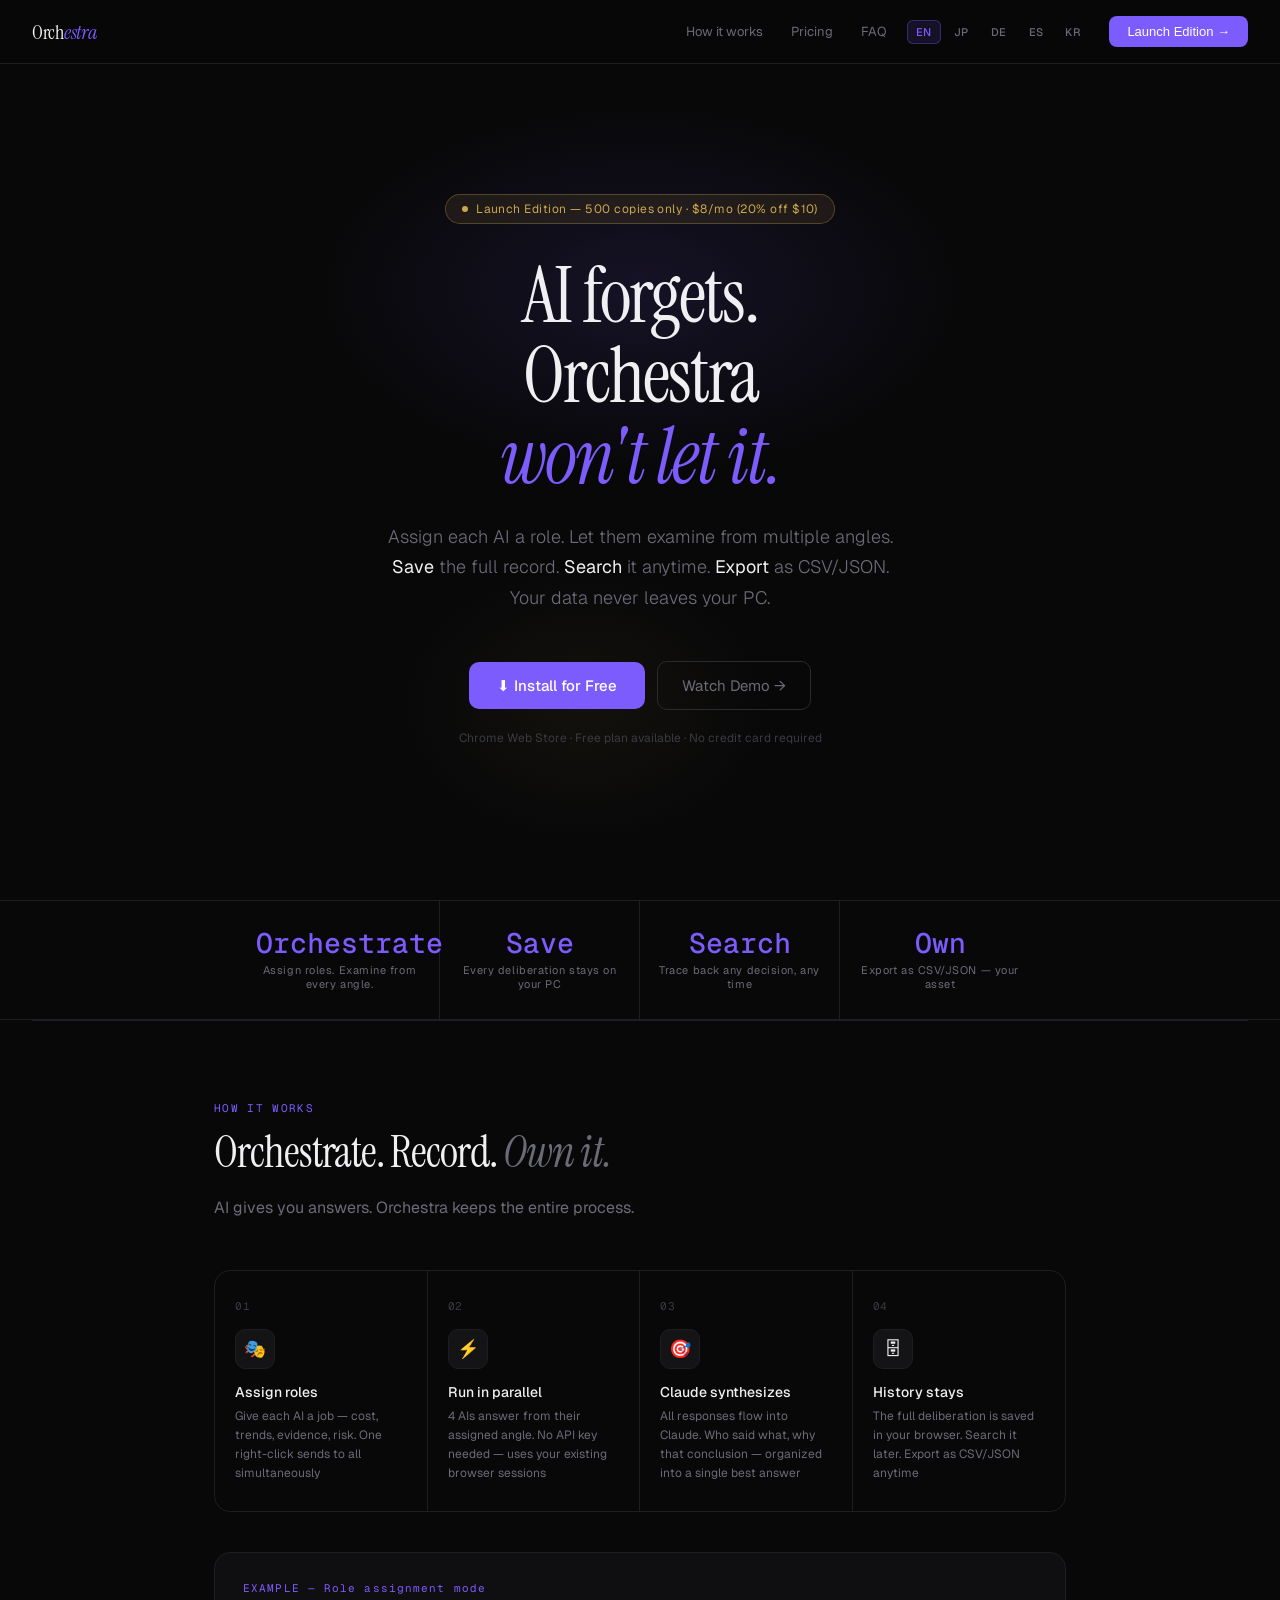
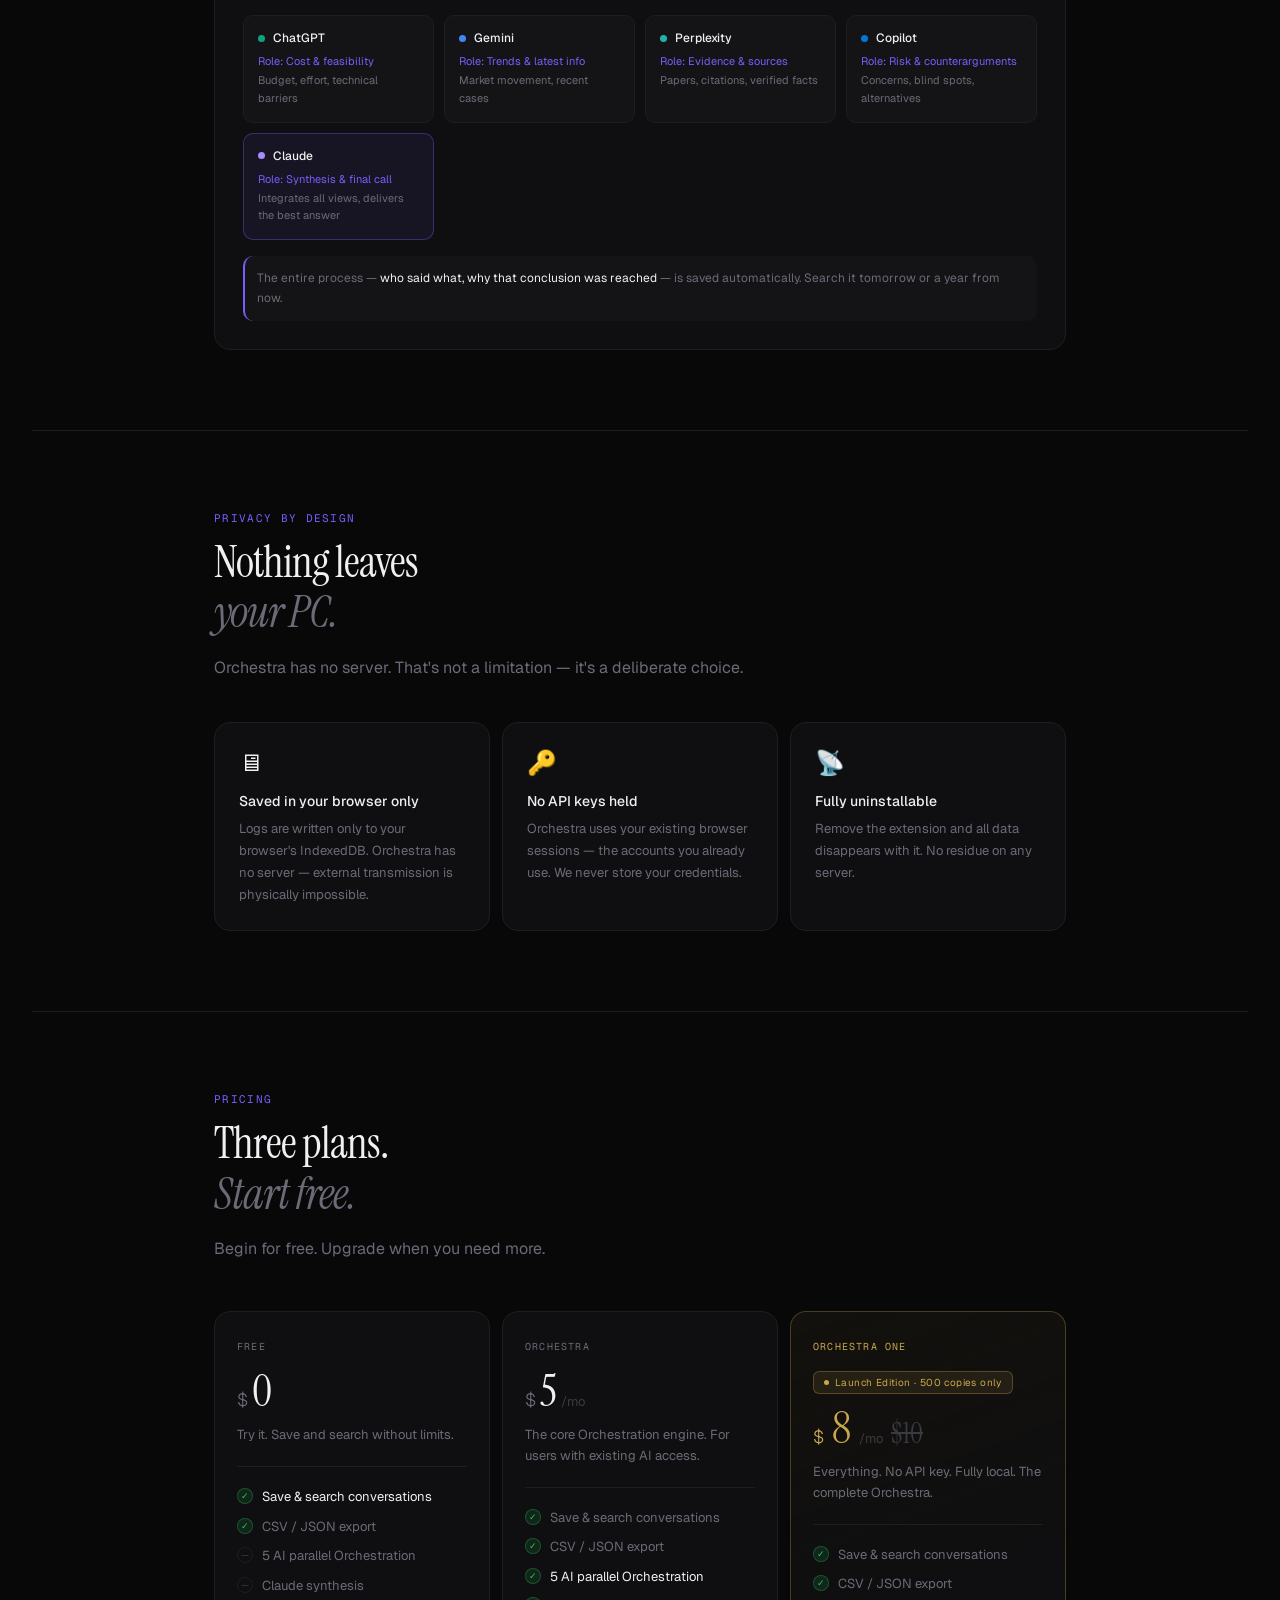
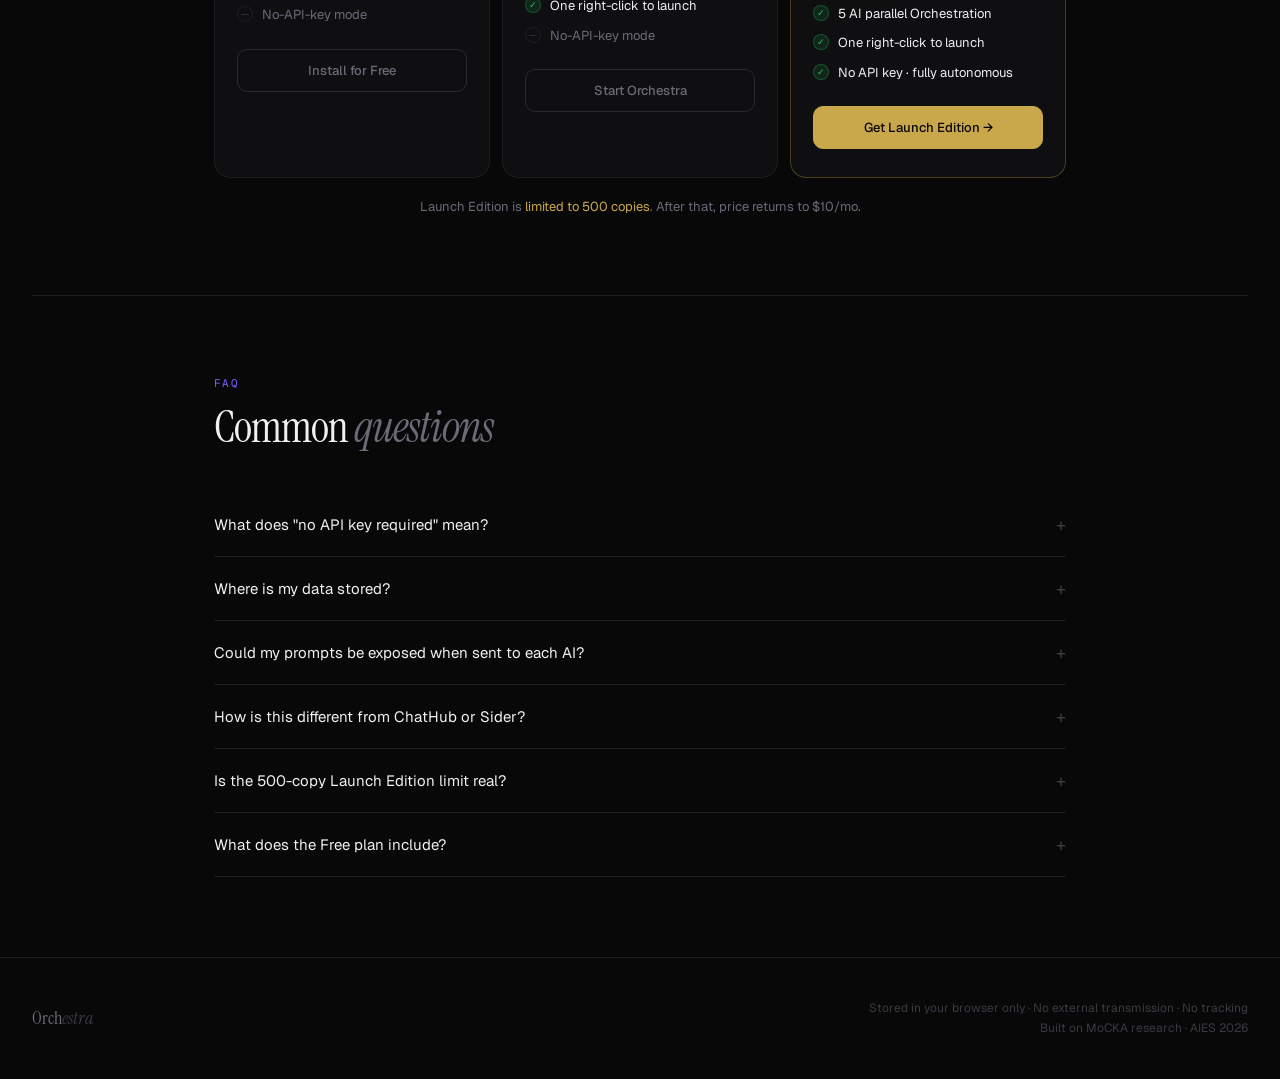
==== landing/index.html @ ce1d3a98 "feat: sirius-lab init — Orchestra LP with 5-language support" ====
<!DOCTYPE html>
<html lang="en">
<head>
<meta charset="UTF-8">
<meta name="viewport" content="width=device-width,initial-scale=1">
<title>Orchestra — AI forgets. Orchestra doesn't let it.</title>
<link rel="preconnect" href="https://fonts.googleapis.com">
<link href="https://fonts.googleapis.com/css2?family=Instrument+Serif:ital@0;1&family=Geist:wght@300;400;500&family=Geist+Mono:wght@400;500&display=swap" rel="stylesheet">
<style>
:root{
  --bg:#080809;--surface:#0f0f11;--surface2:#141416;
  --border:#1e1e22;--border2:#2a2a30;--text:#f0f0f2;
  --muted:#6b6b78;--hint:#3a3a42;--accent:#7c5cfc;
  --accent-soft:rgba(124,92,252,.12);--accent-border:rgba(124,92,252,.35);
  --gold:#c9a84c;--gold-soft:rgba(201,168,76,.1);--gold-border:rgba(201,168,76,.3);
  --green:#22c55e;--r:10px;--rl:16px;
}
*{box-sizing:border-box;margin:0;padding:0}
html{scroll-behavior:smooth}
body{font-family:'Geist',sans-serif;background:var(--bg);color:var(--text);min-height:100vh;overflow-x:hidden;-webkit-font-smoothing:antialiased;}

/* ── LANG SWITCHER ── */
.lang-switcher{display:flex;gap:4px;align-items:center}
.lang-btn{
  font-size:11px;font-weight:500;letter-spacing:.04em;
  background:transparent;color:var(--muted);
  border:1px solid transparent;border-radius:6px;
  padding:4px 8px;cursor:pointer;transition:all .15s;
  font-family:'Geist',sans-serif;
}
.lang-btn:hover{color:var(--text);border-color:var(--border)}
.lang-btn.active{color:var(--accent);border-color:var(--accent-border);background:var(--accent-soft)}

nav{position:fixed;top:0;left:0;right:0;z-index:100;display:flex;align-items:center;justify-content:space-between;padding:16px 32px;background:rgba(8,8,9,.85);backdrop-filter:blur(12px);border-bottom:1px solid var(--border);}
.nav-logo{font-family:'Instrument Serif',serif;font-size:20px;letter-spacing:-.3px;color:var(--text);}
.nav-logo em{font-style:italic;color:var(--accent)}
.nav-right{display:flex;align-items:center;gap:20px}
.nav-links{display:flex;gap:28px}
.nav-links a{font-size:13px;color:var(--muted);text-decoration:none;transition:color .15s}
.nav-links a:hover{color:var(--text)}
.nav-cta{font-size:13px;font-weight:500;background:var(--accent);color:#fff;border:none;border-radius:8px;padding:8px 18px;cursor:pointer;transition:opacity .15s;}
.nav-cta:hover{opacity:.85}

.hero{min-height:100vh;display:flex;flex-direction:column;align-items:center;justify-content:center;text-align:center;padding:120px 24px 80px;position:relative;overflow:hidden;}
.hero-glow{position:absolute;top:10%;left:50%;transform:translateX(-50%);width:700px;height:400px;background:radial-gradient(ellipse,rgba(124,92,252,.12) 0%,transparent 65%);pointer-events:none;}
.hero-glow2{position:absolute;bottom:5%;left:30%;width:400px;height:300px;background:radial-gradient(ellipse,rgba(201,168,76,.06) 0%,transparent 65%);pointer-events:none;}
.launch-pill{display:inline-flex;align-items:center;gap:8px;background:var(--gold-soft);border:1px solid var(--gold-border);border-radius:100px;padding:6px 16px;font-size:12px;color:var(--gold);letter-spacing:.04em;margin-bottom:32px;animation:fadeUp .6s ease both;}
.launch-dot{width:6px;height:6px;border-radius:50%;background:var(--gold);animation:pulse 2s infinite;}
@keyframes pulse{0%,100%{opacity:1}50%{opacity:.3}}
@keyframes fadeUp{from{opacity:0;transform:translateY(16px)}to{opacity:1;transform:none}}
h1{font-family:'Instrument Serif',serif;font-size:clamp(48px,6vw,80px);font-weight:400;line-height:1.05;letter-spacing:-2px;color:var(--text);margin-bottom:24px;animation:fadeUp .6s .1s ease both;}
h1 em{font-style:italic;color:var(--accent)}
.hero-sub{font-size:18px;font-weight:300;color:var(--muted);line-height:1.7;max-width:540px;margin:0 auto 48px;animation:fadeUp .6s .2s ease both;}
.hero-sub strong{color:var(--text);font-weight:400}
.cta-row{display:flex;align-items:center;gap:12px;flex-wrap:wrap;justify-content:center;margin-bottom:20px;animation:fadeUp .6s .3s ease both;}
.btn-main{display:inline-flex;align-items:center;gap:8px;background:var(--accent);color:#fff;border:none;border-radius:var(--r);padding:14px 28px;font-family:'Geist',sans-serif;font-size:15px;font-weight:500;cursor:pointer;transition:all .2s;}
.btn-main:hover{background:#6b4ee0;transform:translateY(-1px)}
.btn-sub{display:inline-flex;align-items:center;gap:8px;background:transparent;color:var(--muted);border:1px solid var(--border2);border-radius:var(--r);padding:14px 24px;font-family:'Geist',sans-serif;font-size:15px;cursor:pointer;transition:all .2s;}
.btn-sub:hover{color:var(--text)}
.hero-hint{font-size:12px;color:var(--hint);animation:fadeUp .6s .4s ease both;}

.stats{display:flex;justify-content:center;gap:0;border-top:1px solid var(--border);border-bottom:1px solid var(--border);margin:0;}
.stat-item{flex:1;max-width:200px;text-align:center;padding:28px 16px;border-right:1px solid var(--border);}
.stat-item:last-child{border-right:none}
.stat-num{font-family:'Geist Mono',monospace;font-size:28px;font-weight:500;color:var(--text);line-height:1;margin-bottom:6px;}
.stat-num .accent{color:var(--accent)}
.stat-label{font-size:11px;color:var(--muted);letter-spacing:.05em}

section{padding:80px 24px;max-width:900px;margin:0 auto}
.section-tag{font-family:'Geist Mono',monospace;font-size:11px;letter-spacing:.12em;color:var(--accent);text-transform:uppercase;margin-bottom:12px;}
.section-h{font-family:'Instrument Serif',serif;font-size:clamp(28px,3.5vw,44px);font-weight:400;letter-spacing:-1px;color:var(--text);line-height:1.15;margin-bottom:16px;}
.section-h em{font-style:italic;color:var(--muted)}
.section-p{font-size:16px;color:var(--muted);line-height:1.75;max-width:560px;}
hr.divider{border:none;border-top:1px solid var(--border);margin:0 32px;}

.flow-grid{display:grid;grid-template-columns:repeat(4,1fr);gap:0;margin-top:48px;border:1px solid var(--border);border-radius:var(--rl);overflow:hidden;}
.flow-cell{padding:28px 20px;border-right:1px solid var(--border);}
.flow-cell:last-child{border-right:none}
.flow-num{font-family:'Geist Mono',monospace;font-size:11px;color:var(--hint);letter-spacing:.08em;margin-bottom:16px;}
.flow-icon2{width:40px;height:40px;border-radius:10px;background:var(--surface2);border:1px solid var(--border);display:flex;align-items:center;justify-content:center;font-size:18px;margin-bottom:14px;}
.flow-title{font-size:14px;font-weight:500;color:var(--text);margin-bottom:6px}
.flow-desc{font-size:12px;color:var(--muted);line-height:1.6}
.hl{color:var(--text)}

.diff-grid{display:grid;grid-template-columns:1fr 1fr;gap:12px;margin-top:40px;}
.diff-card{background:var(--surface);border:1px solid var(--border);border-radius:var(--rl);padding:24px;}
.diff-card.them{opacity:.7}
.diff-card.us{border-color:var(--accent-border);background:var(--accent-soft)}
.diff-tag{font-size:10px;letter-spacing:.1em;color:var(--muted);text-transform:uppercase;margin-bottom:16px;font-family:'Geist Mono',monospace;}
.diff-tag.us-tag{color:var(--accent)}
.diff-item{display:flex;align-items:flex-start;gap:10px;margin-bottom:12px;font-size:13px;}
.diff-item:last-child{margin-bottom:0}
.diff-icon{font-size:14px;margin-top:1px;flex-shrink:0}
.diff-text{color:var(--muted);line-height:1.5}
.diff-text strong{color:var(--text);font-weight:500}

.plans-grid{display:grid;grid-template-columns:repeat(3,1fr);gap:12px;margin-top:48px;}
.plan-card{background:var(--surface);border:1px solid var(--border);border-radius:var(--rl);padding:28px 22px;position:relative;transition:border-color .2s;}
.plan-card:hover{border-color:var(--border2)}
.plan-card.featured{border-color:var(--gold-border);background:linear-gradient(160deg,rgba(201,168,76,.06) 0%,var(--surface) 60%);}
.plan-label{font-family:'Geist Mono',monospace;font-size:10px;letter-spacing:.12em;color:var(--muted);text-transform:uppercase;margin-bottom:16px;}
.plan-label.gold{color:var(--gold)}
.launch-badge{display:inline-flex;align-items:center;gap:6px;background:var(--gold-soft);border:1px solid var(--gold-border);border-radius:6px;padding:4px 10px;font-size:10px;color:var(--gold);letter-spacing:.04em;margin-bottom:12px;}
.plan-price-row{display:flex;align-items:baseline;gap:4px;margin-bottom:4px}
.plan-price-main{font-family:'Instrument Serif',serif;font-size:44px;font-weight:400;color:var(--text);line-height:1;}
.plan-price-main.strike{text-decoration:line-through;color:var(--hint);font-size:28px;}
.plan-price-curr{font-size:18px;color:var(--muted);font-family:'Geist',sans-serif;font-weight:300;}
.plan-price-period{font-size:13px;color:var(--hint)}
.plan-desc2{font-size:13px;color:var(--muted);margin:12px 0 20px;line-height:1.6}
.plan-sep{height:1px;background:var(--border);margin-bottom:20px}
.feat-list{display:flex;flex-direction:column;gap:10px}
.feat-item{display:flex;align-items:flex-start;gap:9px;font-size:13px;}
.feat-check{width:16px;height:16px;border-radius:50%;flex-shrink:0;margin-top:1px;display:flex;align-items:center;justify-content:center;background:rgba(34,197,94,.12);border:1px solid rgba(34,197,94,.3);font-size:9px;color:var(--green);}
.feat-x{width:16px;height:16px;border-radius:50%;flex-shrink:0;margin-top:1px;display:flex;align-items:center;justify-content:center;background:transparent;border:1px solid var(--border);font-size:9px;color:var(--hint);}
.feat-text{color:var(--muted);line-height:1.5}
.feat-text.strong{color:var(--text)}
.limited-note{text-align:center;margin-top:20px;font-size:13px;color:var(--muted);}
.limited-note span{color:var(--gold)}
.plan-cta{display:block;width:100%;margin-top:24px;padding:12px;background:transparent;border:1px solid var(--border2);border-radius:var(--r);color:var(--muted);font-size:13px;font-weight:500;font-family:'Geist',sans-serif;cursor:pointer;transition:all .15s;text-align:center;}
.plan-cta:hover{color:var(--text)}
.plan-cta.gold-cta{background:var(--gold);color:#0a0800;border-color:var(--gold);}
.plan-cta.gold-cta:hover{background:#b8963e}

.faq-list{margin-top:40px;display:flex;flex-direction:column;gap:0}
.faq-item{border-bottom:1px solid var(--border);padding:20px 0;}
.faq-q{font-size:15px;color:var(--text);font-weight:400;cursor:pointer;display:flex;justify-content:space-between;align-items:center;gap:16px;}
.faq-q:hover{color:var(--muted)}
.faq-toggle{font-size:18px;color:var(--hint);flex-shrink:0;transition:transform .2s}
.faq-a{font-size:14px;color:var(--muted);line-height:1.75;padding-top:12px;display:none;}
.faq-item.open .faq-a{display:block}
.faq-item.open .faq-toggle{transform:rotate(45deg)}

footer{border-top:1px solid var(--border);padding:40px 32px;display:flex;align-items:center;justify-content:space-between;flex-wrap:wrap;gap:16px;}
.foot-logo{font-family:'Instrument Serif',serif;font-size:18px;color:var(--muted);}
.foot-logo em{font-style:italic;color:var(--hint)}
.foot-note{font-size:12px;color:var(--hint);line-height:1.7;text-align:right}

@media(max-width:700px){
  nav{padding:14px 20px}
  .nav-links{display:none}
  .flow-grid{grid-template-columns:1fr 1fr}
  .flow-cell{border-bottom:1px solid var(--border)}
  .diff-grid{grid-template-columns:1fr}
  .plans-grid{grid-template-columns:1fr}
  .stats{flex-wrap:wrap}
  .stat-item{border-right:none;border-bottom:1px solid var(--border);max-width:none}
  footer{flex-direction:column;align-items:flex-start}
  .foot-note{text-align:left}
}
@media(max-width:500px){.flow-grid{grid-template-columns:1fr}}
</style>
</head>
<body>

<nav>
  <div class="nav-logo">Orch<em>estra</em></div>
  <div class="nav-right">
    <div class="nav-links">
      <a href="#how" data-i18n="nav.how">How it works</a>
      <a href="#pricing" data-i18n="nav.pricing">Pricing</a>
      <a href="#faq" data-i18n="nav.faq">FAQ</a>
    </div>
    <div class="lang-switcher">
      <button class="lang-btn active" onclick="setLang('en')">EN</button>
      <button class="lang-btn" onclick="setLang('ja')">JP</button>
      <button class="lang-btn" onclick="setLang('de')">DE</button>
      <button class="lang-btn" onclick="setLang('es')">ES</button>
      <button class="lang-btn" onclick="setLang('ko')">KR</button>
    </div>
    <button class="nav-cta" onclick="document.getElementById('pricing').scrollIntoView({behavior:'smooth'})" data-i18n="nav.cta">Launch Edition →</button>
  </div>
</nav>

<div class="hero">
  <div class="hero-glow"></div>
  <div class="hero-glow2"></div>
  <div class="launch-pill">
    <span class="launch-dot"></span>
    <span data-i18n="hero.pill">Launch Edition — 500 copies only · $8/mo (20% off $10)</span>
  </div>
  <h1>
    <span data-i18n="hero.h1_line1">AI forgets.</span><br>
    Orchestra<br>
    <em data-i18n="hero.h1_line3">won't let it.</em>
  </h1>
  <p class="hero-sub">
    <span data-i18n="hero.sub">Assign each AI a role. Let them examine from multiple angles.</span><br>
    <strong data-i18n="hero.sub_strong1">Save</strong> <span data-i18n="hero.sub_mid">the full record.</span>
    <strong data-i18n="hero.sub_strong2">Search</strong> <span data-i18n="hero.sub_mid2">it anytime.</span>
    <strong data-i18n="hero.sub_strong3">Export</strong> <span data-i18n="hero.sub_end">as CSV/JSON.</span><br>
    <span data-i18n="hero.sub_privacy">Your data never leaves your PC.</span>
  </p>
  <div class="cta-row">
    <button class="btn-main" data-i18n="hero.btn_install">⬇ Install for Free</button>
    <button class="btn-sub" data-i18n="hero.btn_demo">Watch Demo →</button>
  </div>
  <p class="hero-hint" data-i18n="hero.hint">Chrome Web Store · Free plan available · No credit card required</p>
</div>

<div class="stats">
  <div class="stat-item">
    <div class="stat-num"><span class="accent">Orchestrate</span></div>
    <div class="stat-label" data-i18n="stats.s1_label">Assign roles. Examine from every angle.</div>
  </div>
  <div class="stat-item">
    <div class="stat-num"><span class="accent">Save</span></div>
    <div class="stat-label" data-i18n="stats.s2_label">Every deliberation stays on your PC</div>
  </div>
  <div class="stat-item">
    <div class="stat-num"><span class="accent">Search</span></div>
    <div class="stat-label" data-i18n="stats.s3_label">Trace back any decision, any time</div>
  </div>
  <div class="stat-item">
    <div class="stat-num"><span class="accent">Own</span></div>
    <div class="stat-label" data-i18n="stats.s4_label">Export as CSV/JSON — your asset</div>
  </div>
</div>

<hr class="divider">

<section id="how">
  <div class="section-tag" data-i18n="how.tag">How it works</div>
  <h2 class="section-h"><span data-i18n="how.h2_main">Orchestrate. Record.</span> <em data-i18n="how.h2_em">Own it.</em></h2>
  <p class="section-p" data-i18n="how.desc">AI gives you answers. Orchestra keeps the entire process.</p>
  <div class="flow-grid">
    <div class="flow-cell">
      <div class="flow-num">01</div>
      <div class="flow-icon2">🎭</div>
      <div class="flow-title" data-i18n="how.step1_title">Assign roles</div>
      <div class="flow-desc" data-i18n="how.step1_desc">Give each AI a job — cost, trends, evidence, risk. One right-click sends to all simultaneously</div>
    </div>
    <div class="flow-cell">
      <div class="flow-num">02</div>
      <div class="flow-icon2">⚡</div>
      <div class="flow-title" data-i18n="how.step2_title">Run in parallel</div>
      <div class="flow-desc" data-i18n="how.step2_desc">4 AIs answer from their assigned angle. No API key needed — uses your existing browser sessions</div>
    </div>
    <div class="flow-cell">
      <div class="flow-num">03</div>
      <div class="flow-icon2">🎯</div>
      <div class="flow-title" data-i18n="how.step3_title">Claude synthesizes</div>
      <div class="flow-desc" data-i18n="how.step3_desc">All responses flow into Claude. Who said what, why that conclusion — organized into a single best answer</div>
    </div>
    <div class="flow-cell">
      <div class="flow-num">04</div>
      <div class="flow-icon2">🗄</div>
      <div class="flow-title" data-i18n="how.step4_title">History stays</div>
      <div class="flow-desc" data-i18n="how.step4_desc">The full deliberation is saved in your browser. Search it later. Export as CSV/JSON anytime</div>
    </div>
  </div>
  <div style="margin-top:40px;background:var(--surface);border:1px solid var(--border);border-radius:var(--rl);padding:28px">
    <div style="font-family:'Geist Mono',monospace;font-size:11px;color:var(--accent);letter-spacing:.1em;margin-bottom:20px" data-i18n="how.example_label">EXAMPLE — Role assignment mode</div>
    <div style="display:grid;grid-template-columns:repeat(auto-fit,minmax(160px,1fr));gap:10px">
      <div style="background:var(--surface2);border:1px solid var(--border);border-radius:var(--r);padding:14px">
        <div style="display:flex;align-items:center;gap:8px;margin-bottom:8px"><div style="width:7px;height:7px;border-radius:50%;background:#10a37f;flex-shrink:0"></div><span style="font-size:12px;font-weight:500;color:var(--text)">ChatGPT</span></div>
        <div style="font-size:11px;color:var(--accent);margin-bottom:4px" data-i18n="how.role_chatgpt">Role: Cost & feasibility</div>
        <div style="font-size:11px;color:var(--muted);line-height:1.6" data-i18n="how.role_chatgpt_desc">Budget, effort, technical barriers</div>
      </div>
      <div style="background:var(--surface2);border:1px solid var(--border);border-radius:var(--r);padding:14px">
        <div style="display:flex;align-items:center;gap:8px;margin-bottom:8px"><div style="width:7px;height:7px;border-radius:50%;background:#4285f4;flex-shrink:0"></div><span style="font-size:12px;font-weight:500;color:var(--text)">Gemini</span></div>
        <div style="font-size:11px;color:var(--accent);margin-bottom:4px" data-i18n="how.role_gemini">Role: Trends & latest info</div>
        <div style="font-size:11px;color:var(--muted);line-height:1.6" data-i18n="how.role_gemini_desc">Market movement, recent cases</div>
      </div>
      <div style="background:var(--surface2);border:1px solid var(--border);border-radius:var(--r);padding:14px">
        <div style="display:flex;align-items:center;gap:8px;margin-bottom:8px"><div style="width:7px;height:7px;border-radius:50%;background:#20b2aa;flex-shrink:0"></div><span style="font-size:12px;font-weight:500;color:var(--text)">Perplexity</span></div>
        <div style="font-size:11px;color:var(--accent);margin-bottom:4px" data-i18n="how.role_perplexity">Role: Evidence & sources</div>
        <div style="font-size:11px;color:var(--muted);line-height:1.6" data-i18n="how.role_perplexity_desc">Papers, citations, verified facts</div>
      </div>
      <div style="background:var(--surface2);border:1px solid var(--border);border-radius:var(--r);padding:14px">
        <div style="display:flex;align-items:center;gap:8px;margin-bottom:8px"><div style="width:7px;height:7px;border-radius:50%;background:#0078d4;flex-shrink:0"></div><span style="font-size:12px;font-weight:500;color:var(--text)">Copilot</span></div>
        <div style="font-size:11px;color:var(--accent);margin-bottom:4px" data-i18n="how.role_copilot">Role: Risk & counterarguments</div>
        <div style="font-size:11px;color:var(--muted);line-height:1.6" data-i18n="how.role_copilot_desc">Concerns, blind spots, alternatives</div>
      </div>
      <div style="background:rgba(124,92,252,.08);border:1px solid var(--accent-border);border-radius:var(--r);padding:14px">
        <div style="display:flex;align-items:center;gap:8px;margin-bottom:8px"><div style="width:7px;height:7px;border-radius:50%;background:#a78bfa;flex-shrink:0"></div><span style="font-size:12px;font-weight:500;color:var(--text)">Claude</span></div>
        <div style="font-size:11px;color:var(--accent);margin-bottom:4px" data-i18n="how.role_claude">Role: Synthesis & final call</div>
        <div style="font-size:11px;color:var(--muted);line-height:1.6" data-i18n="how.role_claude_desc">Integrates all views, delivers the best answer</div>
      </div>
    </div>
    <div style="margin-top:16px;padding:12px;background:var(--surface2);border-radius:var(--r);border-left:2px solid var(--accent)">
      <div style="font-size:12px;color:var(--muted);line-height:1.7" data-i18n-html="how.process_note">The entire process — <span class="hl">who said what, why that conclusion was reached</span> — is saved automatically. Search it tomorrow or a year from now.</div>
    </div>
  </div>
</section>

<hr class="divider">

<section>
  <div class="section-tag" data-i18n="privacy.tag">Privacy by Design</div>
  <h2 class="section-h"><span data-i18n="privacy.h2_main">Nothing leaves</span><br><em data-i18n="privacy.h2_em">your PC.</em></h2>
  <p class="section-p" data-i18n="privacy.desc">Orchestra has no server. That's not a limitation — it's a deliberate choice.</p>
  <div style="display:grid;grid-template-columns:repeat(auto-fit,minmax(200px,1fr));gap:12px;margin-top:40px">
    <div style="background:var(--surface);border:1px solid var(--border);border-radius:var(--rl);padding:24px">
      <div style="font-size:24px;margin-bottom:14px">🖥</div>
      <div style="font-size:14px;font-weight:500;color:var(--text);margin-bottom:8px" data-i18n="privacy.p1_title">Saved in your browser only</div>
      <div style="font-size:13px;color:var(--muted);line-height:1.7" data-i18n="privacy.p1_desc">Logs are written only to your browser's IndexedDB. Orchestra has no server — external transmission is physically impossible.</div>
    </div>
    <div style="background:var(--surface);border:1px solid var(--border);border-radius:var(--rl);padding:24px">
      <div style="font-size:24px;margin-bottom:14px">🔑</div>
      <div style="font-size:14px;font-weight:500;color:var(--text);margin-bottom:8px" data-i18n="privacy.p2_title">No API keys held</div>
      <div style="font-size:13px;color:var(--muted);line-height:1.7" data-i18n="privacy.p2_desc">Orchestra uses your existing browser sessions — the accounts you already use. We never store your credentials.</div>
    </div>
    <div style="background:var(--surface);border:1px solid var(--border);border-radius:var(--rl);padding:24px">
      <div style="font-size:24px;margin-bottom:14px">📡</div>
      <div style="font-size:14px;font-weight:500;color:var(--text);margin-bottom:8px" data-i18n="privacy.p3_title">Fully uninstallable</div>
      <div style="font-size:13px;color:var(--muted);line-height:1.7" data-i18n="privacy.p3_desc">Remove the extension and all data disappears with it. No residue on any server.</div>
    </div>
  </div>
</section>

<hr class="divider">

<section id="pricing">
  <div class="section-tag" data-i18n="pricing.tag">Pricing</div>
  <h2 class="section-h"><span data-i18n="pricing.h2_main">Three plans.</span><br><em data-i18n="pricing.h2_em">Start free.</em></h2>
  <p class="section-p" data-i18n="pricing.desc">Begin for free. Upgrade when you need more.</p>
  <div class="plans-grid">
    <div class="plan-card">
      <div class="plan-label" data-i18n="pricing.free_label">Free</div>
      <div class="plan-price-row">
        <span class="plan-price-curr">$</span>
        <span class="plan-price-main" data-i18n="pricing.free_price">0</span>
      </div>
      <div class="plan-desc2" data-i18n="pricing.free_desc">Try it. Save and search without limits.</div>
      <div class="plan-sep"></div>
      <div class="feat-list">
        <div class="feat-item"><div class="feat-check">✓</div><div class="feat-text strong" data-i18n="pricing.free_f1">Save & search conversations</div></div>
        <div class="feat-item"><div class="feat-check">✓</div><div class="feat-text" data-i18n="pricing.free_f2">CSV / JSON export</div></div>
        <div class="feat-item"><div class="feat-x">—</div><div class="feat-text" data-i18n="pricing.free_f3">5 AI parallel Orchestration</div></div>
        <div class="feat-item"><div class="feat-x">—</div><div class="feat-text" data-i18n="pricing.free_f4">Claude synthesis</div></div>
        <div class="feat-item"><div class="feat-x">—</div><div class="feat-text" data-i18n="pricing.free_f5">No-API-key mode</div></div>
      </div>
      <button class="plan-cta" data-i18n="pricing.free_cta">Install for Free</button>
    </div>
    <div class="plan-card">
      <div class="plan-label" data-i18n="pricing.orch_label">Orchestra</div>
      <div class="plan-price-row">
        <span class="plan-price-curr">$</span>
        <span class="plan-price-main" data-i18n="pricing.orch_price">5</span>
        <span class="plan-price-period" data-i18n="pricing.orch_period">/mo</span>
      </div>
      <div class="plan-desc2" data-i18n="pricing.orch_desc">The core Orchestration engine. For users with existing AI access.</div>
      <div class="plan-sep"></div>
      <div class="feat-list">
        <div class="feat-item"><div class="feat-check">✓</div><div class="feat-text" data-i18n="pricing.orch_f1">Save & search conversations</div></div>
        <div class="feat-item"><div class="feat-check">✓</div><div class="feat-text" data-i18n="pricing.orch_f2">CSV / JSON export</div></div>
        <div class="feat-item"><div class="feat-check">✓</div><div class="feat-text strong" data-i18n="pricing.orch_f3">5 AI parallel Orchestration</div></div>
        <div class="feat-item"><div class="feat-check">✓</div><div class="feat-text strong" data-i18n="pricing.orch_f4">One right-click to launch</div></div>
        <div class="feat-item"><div class="feat-x">—</div><div class="feat-text" data-i18n="pricing.orch_f5">No-API-key mode</div></div>
      </div>
      <button class="plan-cta" data-i18n="pricing.orch_cta">Start Orchestra</button>
    </div>
    <div class="plan-card featured">
      <div class="plan-label gold" data-i18n="pricing.one_label">Orchestra One</div>
      <div class="launch-badge">
        <span style="width:5px;height:5px;border-radius:50%;background:var(--gold);display:inline-block"></span>
        <span data-i18n="pricing.one_launch">Launch Edition · 500 copies only</span>
      </div>
      <div class="plan-price-row" style="gap:8px;align-items:baseline">
        <span class="plan-price-curr" style="color:var(--gold)">$</span>
        <span class="plan-price-main" style="color:var(--gold)" data-i18n="pricing.one_price">8</span>
        <span class="plan-price-period" data-i18n="pricing.one_period">/mo</span>
        <span class="plan-price-main strike" data-i18n="pricing.one_strike">$10</span>
      </div>
      <div class="plan-desc2" data-i18n="pricing.one_desc">Everything. No API key. Fully local. The complete Orchestra.</div>
      <div class="plan-sep"></div>
      <div class="feat-list">
        <div class="feat-item"><div class="feat-check">✓</div><div class="feat-text" data-i18n="pricing.one_f1">Save & search conversations</div></div>
        <div class="feat-item"><div class="feat-check">✓</div><div class="feat-text" data-i18n="pricing.one_f2">CSV / JSON export</div></div>
        <div class="feat-item"><div class="feat-check">✓</div><div class="feat-text strong" data-i18n="pricing.one_f3">5 AI parallel Orchestration</div></div>
        <div class="feat-item"><div class="feat-check">✓</div><div class="feat-text strong" data-i18n="pricing.one_f4">One right-click to launch</div></div>
        <div class="feat-item"><div class="feat-check">✓</div><div class="feat-text strong" data-i18n="pricing.one_f5">No API key · fully autonomous</div></div>
      </div>
      <button class="plan-cta gold-cta" data-i18n="pricing.one_cta">Get Launch Edition →</button>
    </div>
  </div>
  <p class="limited-note" data-i18n-html="pricing.limited_note">Launch Edition is <span>limited to 500 copies</span>. After that, price returns to $10/mo.</p>
</section>

<hr class="divider">

<section id="faq">
  <div class="section-tag" data-i18n="faq.tag">FAQ</div>
  <h2 class="section-h"><span data-i18n="faq.h2_main">Common</span> <em data-i18n="faq.h2_em">questions</em></h2>
  <div class="faq-list">
    <div class="faq-item">
      <div class="faq-q" onclick="this.parentElement.classList.toggle('open')">
        <span data-i18n="faq.q1">What does "no API key required" mean?</span>
        <span class="faq-toggle">+</span>
      </div>
      <div class="faq-a" data-i18n="faq.a1">Orchestra uses the browser sessions you already have — your ChatGPT, Gemini, Copilot, and Perplexity logins. You don't need to purchase API keys from OpenAI or Anthropic.</div>
    </div>
    <div class="faq-item">
      <div class="faq-q" onclick="this.parentElement.classList.toggle('open')">
        <span data-i18n="faq.q2">Where is my data stored?</span>
        <span class="faq-toggle">+</span>
      </div>
      <div class="faq-a" data-i18n="faq.a2">All conversation logs are written only to your browser's IndexedDB. Orchestra has no server — external transmission is physically impossible.</div>
    </div>
    <div class="faq-item">
      <div class="faq-q" onclick="this.parentElement.classList.toggle('open')">
        <span data-i18n="faq.q3">Could my prompts be exposed when sent to each AI?</span>
        <span class="faq-toggle">+</span>
      </div>
      <div class="faq-a" data-i18n-html="faq.a3">Honestly: yes, in the same way as using those AI services directly. Never send confidential business data to any AI tool.</div>
    </div>
    <div class="faq-item">
      <div class="faq-q" onclick="this.parentElement.classList.toggle('open')">
        <span data-i18n="faq.q4">How is this different from ChatHub or Sider?</span>
        <span class="faq-toggle">+</span>
      </div>
      <div class="faq-a" data-i18n="faq.a4">ChatHub and Sider route your queries through their own servers. Orchestra has no such relay. Your browser communicates directly with each AI.</div>
    </div>
    <div class="faq-item">
      <div class="faq-q" onclick="this.parentElement.classList.toggle('open')">
        <span data-i18n="faq.q5">Is the 500-copy Launch Edition limit real?</span>
        <span class="faq-toggle">+</span>
      </div>
      <div class="faq-a" data-i18n="faq.a5">Yes. Once 500 copies are sold, the Gumroad price switches to $10/mo. Early buyers keep $8/mo for the life of their subscription.</div>
    </div>
    <div class="faq-item">
      <div class="faq-q" onclick="this.parentElement.classList.toggle('open')">
        <span data-i18n="faq.q6">What does the Free plan include?</span>
        <span class="faq-toggle">+</span>
      </div>
      <div class="faq-a" data-i18n="faq.a6">Free includes conversation saving, search, and CSV/JSON export — forever, with no time limit.</div>
    </div>
  </div>
</section>

<footer>
  <div class="foot-logo">Orch<em>estra</em></div>
  <div class="foot-note">
    <span data-i18n="footer.note">Stored in your browser only · No external transmission · No tracking</span><br>
    <span style="color:var(--hint)" data-i18n="footer.built">Built on MoCKA research · AIES 2026</span>
  </div>
</footer>

<script>
// ── i18n engine ──────────────────────────────────────────────────────────────
const LOCALES = {};
const LANGS = ['en','ja','de','es','ko'];
let currentLang = 'en';

async function loadLocale(lang) {
  if (LOCALES[lang]) return LOCALES[lang];
  // Inline locales to avoid CORS issues when opened as local file
  return null;
}

function getNestedValue(obj, path) {
  return path.split('.').reduce((acc, key) => acc && acc[key], obj);
}

function applyTranslations(lang) {
  const data = LOCALES[lang];
  if (!data) return;

  // data-i18n (text)
  document.querySelectorAll('[data-i18n]').forEach(el => {
    const key = el.getAttribute('data-i18n');
    const val = getNestedValue(data, key);
    if (val !== undefined) el.textContent = val;
  });

  // data-i18n-html (innerHTML)
  document.querySelectorAll('[data-i18n-html]').forEach(el => {
    const key = el.getAttribute('data-i18n-html');
    const val = getNestedValue(data, key);
    if (val !== undefined) el.innerHTML = val;
  });

  // lang buttons
  document.querySelectorAll('.lang-btn').forEach(btn => {
    btn.classList.remove('active');
  });
  const map = {en:'EN',ja:'JP',de:'DE',es:'ES',ko:'KR'};
  document.querySelectorAll('.lang-btn').forEach(btn => {
    if (btn.textContent.trim() === map[lang]) btn.classList.add('active');
  });

  document.documentElement.lang = lang;
  currentLang = lang;
  localStorage.setItem('orchestra_lang', lang);
}

function setLang(lang) {
  if (LOCALES[lang]) {
    applyTranslations(lang);
  }
}

// ── Inline locale data ───────────────────────────────────────────────────────
LOCALES['en'] = {"lang_name":"English","nav":{"how":"How it works","pricing":"Pricing","faq":"FAQ","cta":"Launch Edition →"},"hero":{"pill":"Launch Edition — 500 copies only · $8/mo (20% off $10)","h1_line1":"AI forgets.","h1_line2":"Orchestra","h1_line3":"won't let it.","sub":"Assign each AI a role. Let them examine from multiple angles.","sub_strong1":"Save","sub_mid":"the full record.","sub_strong2":"Search","sub_mid2":"it anytime.","sub_strong3":"Export","sub_end":"as CSV/JSON.","sub_privacy":"Your data never leaves your PC.","btn_install":"⬇ Install for Free","btn_demo":"Watch Demo →","hint":"Chrome Web Store · Free plan available · No credit card required"},"stats":{"s1_label":"Assign roles. Examine from every angle.","s2_label":"Every deliberation stays on your PC","s3_label":"Trace back any decision, any time","s4_label":"Export as CSV/JSON — your asset"},"how":{"tag":"How it works","h2_main":"Orchestrate. Record.","h2_em":"Own it.","desc":"AI gives you answers. Orchestra keeps the entire process.","step1_title":"Assign roles","step1_desc":"Give each AI a job — cost, trends, evidence, risk. One right-click sends to all simultaneously","step2_title":"Run in parallel","step2_desc":"4 AIs answer from their assigned angle. No API key needed — uses your existing browser sessions","step3_title":"Claude synthesizes","step3_desc":"All responses flow into Claude. Who said what, why that conclusion — organized into a single best answer","step4_title":"History stays","step4_desc":"The full deliberation is saved in your browser. Search it later. Export as CSV/JSON anytime","example_label":"EXAMPLE — Role assignment mode","role_chatgpt":"Role: Cost & feasibility","role_chatgpt_desc":"Budget, effort, technical barriers","role_gemini":"Role: Trends & latest info","role_gemini_desc":"Market movement, recent cases","role_perplexity":"Role: Evidence & sources","role_perplexity_desc":"Papers, citations, verified facts","role_copilot":"Role: Risk & counterarguments","role_copilot_desc":"Concerns, blind spots, alternatives","role_claude":"Role: Synthesis & final call","role_claude_desc":"Integrates all views, delivers the best answer","process_note":"The entire process — <span class=\"hl\">who said what, why that conclusion was reached</span> — is saved automatically. Search it tomorrow or a year from now."},"privacy":{"tag":"Privacy by Design","h2_main":"Nothing leaves","h2_em":"your PC.","desc":"Orchestra has no server. That's not a limitation — it's a deliberate choice.","p1_title":"Saved in your browser only","p1_desc":"Logs are written only to your browser's IndexedDB. Orchestra has no server — external transmission is physically impossible.","p2_title":"No API keys held","p2_desc":"Orchestra uses your existing browser sessions — the accounts you already use. We never store your credentials.","p3_title":"Fully uninstallable","p3_desc":"Remove the extension and all data disappears with it. No residue on any server."},"pricing":{"tag":"Pricing","h2_main":"Three plans.","h2_em":"Start free.","desc":"Begin for free. Upgrade when you need more.","free_label":"Free","free_price":"0","free_desc":"Try it. Save and search without limits.","free_f1":"Save & search conversations","free_f2":"CSV / JSON export","free_f3":"5 AI parallel Orchestration","free_f4":"Claude synthesis","free_f5":"No-API-key mode","free_cta":"Install for Free","orch_label":"Orchestra","orch_price":"5","orch_period":"/mo","orch_desc":"The core Orchestration engine. For users with existing AI access.","orch_f1":"Save & search conversations","orch_f2":"CSV / JSON export","orch_f3":"5 AI parallel Orchestration","orch_f4":"One right-click to launch","orch_f5":"No-API-key mode","orch_cta":"Start Orchestra","one_label":"Orchestra One","one_launch":"Launch Edition · 500 copies only","one_price":"8","one_period":"/mo","one_strike":"$10","one_desc":"Everything. No API key. Fully local. The complete Orchestra.","one_f1":"Save & search conversations","one_f2":"CSV / JSON export","one_f3":"5 AI parallel Orchestration","one_f4":"One right-click to launch","one_f5":"No API key · fully autonomous","one_cta":"Get Launch Edition →","limited_note":"Launch Edition is <span>limited to 500 copies</span>. After that, price returns to $10/mo."},"faq":{"tag":"FAQ","h2_main":"Common","h2_em":"questions","q1":"What does \"no API key required\" mean?","a1":"Orchestra uses the browser sessions you already have — your ChatGPT, Gemini, Copilot, and Perplexity logins. You don't need to purchase API keys from OpenAI or Anthropic. It works with the accounts you already use every day.","q2":"Where is my data stored?","a2":"All conversation logs are written only to your browser's IndexedDB. Orchestra has no server, no cloud storage, no database of its own — external transmission is physically impossible. Uninstall the extension and the data disappears with it.","q3":"Could my prompts be exposed when sent to each AI?","a3":"Honestly: yes, in the same way as using those AI services directly. When Orchestra sends your prompt to ChatGPT, Gemini, Copilot, or Perplexity, that content reaches each company's servers.<br><br>Never send confidential business data, personal information, or unpublished work to any AI tool. What Orchestra protects you from is Orchestra itself — we have no server to collect your data.","q4":"How is this different from ChatHub or Sider?","a4":"ChatHub and Sider route your queries through their own servers before forwarding to AI services — your data enters a third-party database. Orchestra has no such relay. Your browser communicates directly with each AI. Also, ChatHub shows answers side by side for you to compare. Orchestra has Claude synthesize everything into one best response.","q5":"Is the 500-copy Launch Edition limit real?","a5":"Yes. Once 500 copies are sold, the Gumroad price switches to $10/mo and the listing changes to \"Launch Edition sold out.\" Early buyers keep $8/mo for the life of their subscription.","q6":"What does the Free plan include?","a6":"Free includes conversation saving, search, and CSV/JSON export — forever, with no time limit. The 5 AI parallel Orchestration and Claude synthesis are available on Orchestra and Orchestra One. Start free, upgrade when you need parallel deliberation."},"footer":{"note":"Stored in your browser only · No external transmission · No tracking","built":"Built on MoCKA research · AIES 2026"}};

LOCALES['ja'] = {"lang_name":"日本語","nav":{"how":"仕組み","pricing":"料金","faq":"よくある質問","cta":"Launch Edition →"},"hero":{"pill":"Launch Edition — 500本限定 · 月$8（$10より20%OFF）","h1_line1":"AIは忘れる。","h1_line2":"Orchestra は、","h1_line3":"忘れさせない。","sub":"各AIに役割を与え、多角的に検討させる。","sub_strong1":"保存","sub_mid":"して、","sub_strong2":"検索","sub_mid2":"して、","sub_strong3":"エクスポート","sub_end":"。すべてCSV/JSONで。","sub_privacy":"データはあなたのPCから一切外に出ません。","btn_install":"⬇ 無料でインストール","btn_demo":"デモを見る →","hint":"Chrome Web Store · 無料プランあり · クレジットカード不要"},"stats":{"s1_label":"役割を割り当て、あらゆる角度から検討","s2_label":"議論の全記録があなたのPCに残る","s3_label":"どの決断も、いつでも遡れる","s4_label":"CSV/JSONでエクスポート — あなたの資産に"},"how":{"tag":"仕組み","h2_main":"議論して、記録して、","h2_em":"自分のものにする。","desc":"AIは答えを出す。Orchestraはそのプロセス全体を保存する。","step1_title":"役割を割り当てる","step1_desc":"各AIにコスト・トレンド・根拠・リスクなどの担当を設定。右クリック1回で全AIに同時送信","step2_title":"並列で動かす","step2_desc":"4つのAIが担当角度から回答。APIキー不要 — 既存のブラウザセッションを使用","step3_title":"Claudeが統合する","step3_desc":"全回答がClaudeに集約。誰が何を言ったか、なぜその結論か — 最良の一答に整理される","step4_title":"履歴が残る","step4_desc":"議論の全記録がブラウザに保存。後から検索、CSV/JSONでいつでもエクスポート","example_label":"例 — 役割割り当てモード","role_chatgpt":"担当: コスト・実現性","role_chatgpt_desc":"予算、工数、技術的障壁","role_gemini":"担当: トレンド・最新情報","role_gemini_desc":"市場動向、最近の事例","role_perplexity":"担当: 根拠・情報源","role_perplexity_desc":"論文、引用、検証済み事実","role_copilot":"担当: リスク・反論","role_copilot_desc":"懸念点、盲点、代替案","role_claude":"担当: 統合・最終判断","role_claude_desc":"全視点を統合し、最良の答えを導く","process_note":"議論の全プロセス — <span class=\"hl\">誰が何を言い、なぜその結論に至ったか</span> — が自動保存される。明日でも1年後でも検索できる。"},"privacy":{"tag":"プライバシー設計","h2_main":"データは","h2_em":"外に出ない。","desc":"Orchestraにサーバーはありません。制限ではなく、意図した設計です。","p1_title":"ブラウザ内にのみ保存","p1_desc":"ログはブラウザのIndexedDBにのみ書き込まれます。Orchestraにサーバーはなく、外部送信は物理的に不可能です。","p2_title":"APIキーを保持しない","p2_desc":"既存のブラウザセッション（普段使っているアカウント）をそのまま使用。認証情報を保存することはありません。","p3_title":"完全にアンインストール可能","p3_desc":"拡張機能を削除すれば、すべてのデータが消えます。サーバーには何も残りません。"},"pricing":{"tag":"料金","h2_main":"3つのプラン。","h2_em":"まず無料から。","desc":"無料で始めて、必要になったらアップグレード。","free_label":"Free","free_price":"0","free_desc":"試してみる。保存と検索は無制限。","free_f1":"会話の保存・検索","free_f2":"CSV / JSON エクスポート","free_f3":"5AI並列オーケストレーション","free_f4":"Claude統合","free_f5":"APIキー不要モード","free_cta":"無料でインストール","orch_label":"Orchestra","orch_price":"5","orch_period":"/月","orch_desc":"コアのオーケストレーションエンジン。既存AIアクセスをお持ちの方向け。","orch_f1":"会話の保存・検索","orch_f2":"CSV / JSON エクスポート","orch_f3":"5AI並列オーケストレーション","orch_f4":"右クリック1回で起動","orch_f5":"APIキー不要モード","orch_cta":"Orchestraを始める","one_label":"Orchestra One","one_launch":"Launch Edition · 500本限定","one_price":"8","one_period":"/月","one_strike":"$10","one_desc":"すべての機能。APIキー不要。完全ローカル。完全版Orchestra。","one_f1":"会話の保存・検索","one_f2":"CSV / JSON エクスポート","one_f3":"5AI並列オーケストレーション","one_f4":"右クリック1回で起動","one_f5":"APIキー不要 · 完全自律動作","one_cta":"Launch Editionを入手 →","limited_note":"Launch Editionは<span>500本限定</span>。完売後は月$10に戻ります。"},"faq":{"tag":"よくある質問","h2_main":"よくある","h2_em":"質問","q1":"「APIキー不要」とはどういう意味ですか？","a1":"Orchestraはすでにお持ちのブラウザセッションをそのまま使用します。ChatGPT、Gemini、Copilot、PerplexityへのログインはそのままでOK。OpenAIやAnthropicからAPIキーを購入する必要はありません。","q2":"データはどこに保存されますか？","a2":"すべての会話ログはブラウザのIndexedDBにのみ書き込まれます。Orchestraにはサーバーも、クラウドストレージも、独自データベースもありません。外部送信は物理的に不可能です。","q3":"各AIにプロンプトが送信される際、内容が漏れる可能性はありますか？","a3":"正直にお答えします：あります。各AIサービスを直接使用する場合と同様です。機密ビジネスデータ、個人情報、未公開の作品はどのAIツールにも送信しないでください。","q4":"ChatHubやSiderとの違いは何ですか？","a4":"ChatHubやSiderはクエリをAIサービスへ転送する前に自身のサーバーを経由します。Orchestraにそのような中継はありません。ブラウザが各AIと直接通信します。またOrchestraはClaudeがすべてを1つの最良の回答に統合します。","q5":"500本限定のLaunch Editionは本当ですか？","a5":"はい。500本完売後、GumroadTransfer価格は月$10に切り替わります。早期購入者は生涯月$8が維持されます。","q6":"無料プランには何が含まれますか？","a6":"無料プランには会話の保存、検索、CSV/JSONエクスポートが期間制限なく含まれます。まず無料で始め、並列議論が必要になったらアップグレードしてください。"},"footer":{"note":"ブラウザ内にのみ保存 · 外部送信なし · トラッキングなし","built":"MoCKA研究に基づく · AIES 2026"}};

LOCALES['de'] = {"lang_name":"Deutsch","nav":{"how":"So funktioniert's","pricing":"Preise","faq":"FAQ","cta":"Launch Edition →"},"hero":{"pill":"Launch Edition — nur 500 Exemplare · 8$/Monat (20% Rabatt auf $10)","h1_line1":"KI vergisst.","h1_line2":"Orchestra","h1_line3":"lässt es nicht zu.","sub":"Weise jeder KI eine Rolle zu. Lass sie aus verschiedenen Perspektiven analysieren.","sub_strong1":"Speichern","sub_mid":"des vollständigen Protokolls.","sub_strong2":"Suchen","sub_mid2":"jederzeit.","sub_strong3":"Exportieren","sub_end":"als CSV/JSON.","sub_privacy":"Deine Daten verlassen deinen PC niemals.","btn_install":"⬇ Kostenlos installieren","btn_demo":"Demo ansehen →","hint":"Chrome Web Store · Kostenloser Plan verfügbar · Keine Kreditkarte erforderlich"},"stats":{"s1_label":"Rollen zuweisen. Aus jedem Winkel analysieren.","s2_label":"Jede Beratung bleibt auf deinem PC","s3_label":"Jede Entscheidung jederzeit nachverfolgen","s4_label":"Als CSV/JSON exportieren — dein Eigentum"},"how":{"tag":"So funktioniert's","h2_main":"Orchestrieren. Aufzeichnen.","h2_em":"Besitzen.","desc":"KI gibt dir Antworten. Orchestra behält den gesamten Prozess.","step1_title":"Rollen zuweisen","step1_desc":"Gib jeder KI eine Aufgabe — Kosten, Trends, Belege, Risiken. Ein Rechtsklick sendet an alle gleichzeitig","step2_title":"Parallel ausführen","step2_desc":"4 KIs antworten aus ihrer zugewiesenen Perspektive. Kein API-Schlüssel nötig — nutzt deine vorhandenen Browser-Sitzungen","step3_title":"Claude synthetisiert","step3_desc":"Alle Antworten fließen in Claude. Wer was sagte, warum diese Schlussfolgerung — in einer optimalen Antwort zusammengefasst","step4_title":"Verlauf bleibt erhalten","step4_desc":"Die vollständige Beratung wird in deinem Browser gespeichert. Später suchen. Jederzeit als CSV/JSON exportieren","example_label":"BEISPIEL — Rollenzuweisungsmodus","role_chatgpt":"Rolle: Kosten & Machbarkeit","role_chatgpt_desc":"Budget, Aufwand, technische Hürden","role_gemini":"Rolle: Trends & aktuelle Infos","role_gemini_desc":"Marktbewegungen, aktuelle Fälle","role_perplexity":"Rolle: Belege & Quellen","role_perplexity_desc":"Studien, Zitate, verifizierte Fakten","role_copilot":"Rolle: Risiken & Gegenargumente","role_copilot_desc":"Bedenken, blinde Flecken, Alternativen","role_claude":"Rolle: Synthese & Entscheidung","role_claude_desc":"Integriert alle Perspektiven, liefert die beste Antwort","process_note":"Der gesamte Prozess — <span class=\"hl\">wer was sagte, warum diese Schlussfolgerung</span> — wird automatisch gespeichert. Morgen oder in einem Jahr durchsuchbar."},"privacy":{"tag":"Privacy by Design","h2_main":"Nichts verlässt","h2_em":"deinen PC.","desc":"Orchestra hat keinen Server. Das ist keine Einschränkung — es ist eine bewusste Entscheidung.","p1_title":"Nur im Browser gespeichert","p1_desc":"Logs werden nur in die IndexedDB deines Browsers geschrieben. Orchestra hat keinen Server — externe Übertragung ist physisch unmöglich.","p2_title":"Keine API-Schlüssel gespeichert","p2_desc":"Orchestra nutzt deine vorhandenen Browser-Sitzungen. Wir speichern niemals deine Anmeldedaten.","p3_title":"Vollständig deinstallierbar","p3_desc":"Entferne die Erweiterung und alle Daten verschwinden damit. Kein Rückstand auf einem Server."},"pricing":{"tag":"Preise","h2_main":"Drei Pläne.","h2_em":"Kostenlos starten.","desc":"Kostenlos beginnen. Upgraden wenn nötig.","free_label":"Free","free_price":"0","free_desc":"Einfach ausprobieren. Speichern und suchen ohne Limits.","free_f1":"Gespräche speichern & suchen","free_f2":"CSV / JSON Export","free_f3":"5 KI-parallele Orchestrierung","free_f4":"Claude-Synthese","free_f5":"Kein-API-Schlüssel-Modus","free_cta":"Kostenlos installieren","orch_label":"Orchestra","orch_price":"5","orch_period":"/Mo","orch_desc":"Die Kern-Orchestrierungs-Engine. Für Nutzer mit vorhandenem KI-Zugang.","orch_f1":"Gespräche speichern & suchen","orch_f2":"CSV / JSON Export","orch_f3":"5 KI-parallele Orchestrierung","orch_f4":"Ein Rechtsklick zum Starten","orch_f5":"Kein-API-Schlüssel-Modus","orch_cta":"Orchestra starten","one_label":"Orchestra One","one_launch":"Launch Edition · nur 500 Exemplare","one_price":"8","one_period":"/Mo","one_strike":"$10","one_desc":"Alles. Kein API-Schlüssel. Vollständig lokal. Das komplette Orchestra.","one_f1":"Gespräche speichern & suchen","one_f2":"CSV / JSON Export","one_f3":"5 KI-parallele Orchestrierung","one_f4":"Ein Rechtsklick zum Starten","one_f5":"Kein API-Schlüssel · vollständig autonom","one_cta":"Launch Edition holen →","limited_note":"Launch Edition ist auf <span>500 Exemplare limitiert</span>. Danach kehrt der Preis auf $10/Monat zurück."},"faq":{"tag":"FAQ","h2_main":"Häufige","h2_em":"Fragen","q1":"Was bedeutet \"kein API-Schlüssel erforderlich\"?","a1":"Orchestra nutzt deine vorhandenen Browser-Sitzungen — deine ChatGPT-, Gemini-, Copilot- und Perplexity-Anmeldungen. Du musst keine API-Schlüssel kaufen.","q2":"Wo werden meine Daten gespeichert?","a2":"Alle Gesprächsprotokolle werden nur in die IndexedDB deines Browsers geschrieben. Orchestra hat keinen Server — externe Übertragung ist physisch unmöglich.","q3":"Könnten meine Prompts beim Senden offengelegt werden?","a3":"Ehrlich gesagt: ja, genauso wie bei der direkten Nutzung dieser KI-Dienste. Sende niemals vertrauliche Daten an KI-Tools.","q4":"Wie unterscheidet sich das von ChatHub oder Sider?","a4":"ChatHub und Sider leiten deine Anfragen über ihre eigenen Server weiter. Orchestra hat keine solche Weiterleitung. Dein Browser kommuniziert direkt mit jeder KI.","q5":"Ist das 500-Exemplare-Limit der Launch Edition echt?","a5":"Ja. Nach dem Verkauf von 500 Exemplaren wechselt der Preis auf $10/Monat. Frühe Käufer behalten $8/Monat für die Dauer ihres Abonnements.","q6":"Was beinhaltet der kostenlose Plan?","a6":"Free beinhaltet Gesprächsspeicherung, Suche und CSV/JSON-Export — für immer, ohne Zeitlimit."},"footer":{"note":"Nur im Browser gespeichert · Keine externe Übertragung · Kein Tracking","built":"Basiert auf MoCKA-Forschung · AIES 2026"}};

LOCALES['es'] = {"lang_name":"Español","nav":{"how":"Cómo funciona","pricing":"Precios","faq":"FAQ","cta":"Launch Edition →"},"hero":{"pill":"Launch Edition — solo 500 copias · $8/mes (20% dto. sobre $10)","h1_line1":"La IA olvida.","h1_line2":"Orchestra","h1_line3":"no lo permite.","sub":"Asigna un rol a cada IA. Deja que examinen desde múltiples ángulos.","sub_strong1":"Guarda","sub_mid":"el registro completo.","sub_strong2":"Búscalo","sub_mid2":"cuando quieras.","sub_strong3":"Exporta","sub_end":"como CSV/JSON.","sub_privacy":"Tus datos nunca salen de tu PC.","btn_install":"⬇ Instalar gratis","btn_demo":"Ver demo →","hint":"Chrome Web Store · Plan gratuito disponible · Sin tarjeta de crédito"},"stats":{"s1_label":"Asigna roles. Examina desde todos los ángulos.","s2_label":"Cada deliberación queda en tu PC","s3_label":"Rastrea cualquier decisión, en cualquier momento","s4_label":"Exporta como CSV/JSON — tu activo"},"how":{"tag":"Cómo funciona","h2_main":"Orquesta. Registra.","h2_em":"Hazlo tuyo.","desc":"La IA te da respuestas. Orchestra guarda todo el proceso.","step1_title":"Asigna roles","step1_desc":"Dale a cada IA un trabajo — costes, tendencias, evidencia, riesgo. Un clic derecho envía a todas simultáneamente","step2_title":"Ejecuta en paralelo","step2_desc":"4 IAs responden desde su ángulo asignado. Sin clave API — usa tus sesiones de navegador existentes","step3_title":"Claude sintetiza","step3_desc":"Todas las respuestas fluyen hacia Claude. Quién dijo qué, por qué esa conclusión — organizado en la mejor respuesta","step4_title":"El historial permanece","step4_desc":"La deliberación completa se guarda en tu navegador. Búscala después. Exporta como CSV/JSON cuando quieras","example_label":"EJEMPLO — Modo de asignación de roles","role_chatgpt":"Rol: Coste y viabilidad","role_chatgpt_desc":"Presupuesto, esfuerzo, barreras técnicas","role_gemini":"Rol: Tendencias e información actual","role_gemini_desc":"Movimientos del mercado, casos recientes","role_perplexity":"Rol: Evidencia y fuentes","role_perplexity_desc":"Artículos, citas, hechos verificados","role_copilot":"Rol: Riesgos y contraargumentos","role_copilot_desc":"Preocupaciones, puntos ciegos, alternativas","role_claude":"Rol: Síntesis y decisión final","role_claude_desc":"Integra todas las perspectivas, entrega la mejor respuesta","process_note":"Todo el proceso — <span class=\"hl\">quién dijo qué, por qué se llegó a esa conclusión</span> — se guarda automáticamente. Búscalo mañana o dentro de un año."},"privacy":{"tag":"Privacidad por diseño","h2_main":"Nada sale","h2_em":"de tu PC.","desc":"Orchestra no tiene servidor. No es una limitación — es una elección deliberada.","p1_title":"Guardado solo en tu navegador","p1_desc":"Los registros se escriben únicamente en el IndexedDB de tu navegador. Orchestra no tiene servidor — la transmisión externa es físicamente imposible.","p2_title":"Sin claves API almacenadas","p2_desc":"Orchestra usa tus sesiones de navegador existentes. Nunca almacenamos tus credenciales.","p3_title":"Completamente desinstalable","p3_desc":"Elimina la extensión y todos los datos desaparecen con ella. Sin residuos en ningún servidor."},"pricing":{"tag":"Precios","h2_main":"Tres planes.","h2_em":"Empieza gratis.","desc":"Comienza gratis. Actualiza cuando necesites más.","free_label":"Gratis","free_price":"0","free_desc":"Pruébalo. Guarda y busca sin límites.","free_f1":"Guardar y buscar conversaciones","free_f2":"Exportación CSV / JSON","free_f3":"Orquestación paralela de 5 IAs","free_f4":"Síntesis de Claude","free_f5":"Modo sin clave API","free_cta":"Instalar gratis","orch_label":"Orchestra","orch_price":"5","orch_period":"/mes","orch_desc":"El motor de orquestación principal. Para usuarios con acceso IA existente.","orch_f1":"Guardar y buscar conversaciones","orch_f2":"Exportación CSV / JSON","orch_f3":"Orquestación paralela de 5 IAs","orch_f4":"Un clic derecho para iniciar","orch_f5":"Modo sin clave API","orch_cta":"Iniciar Orchestra","one_label":"Orchestra One","one_launch":"Launch Edition · solo 500 copias","one_price":"8","one_period":"/mes","one_strike":"$10","one_desc":"Todo. Sin clave API. Completamente local. El Orchestra completo.","one_f1":"Guardar y buscar conversaciones","one_f2":"Exportación CSV / JSON","one_f3":"Orquestación paralela de 5 IAs","one_f4":"Un clic derecho para iniciar","one_f5":"Sin clave API · completamente autónomo","one_cta":"Obtener Launch Edition →","limited_note":"La Launch Edition está <span>limitada a 500 copias</span>. Después, el precio vuelve a $10/mes."},"faq":{"tag":"FAQ","h2_main":"Preguntas","h2_em":"frecuentes","q1":"¿Qué significa \"sin clave API requerida\"?","a1":"Orchestra usa las sesiones de navegador que ya tienes — tus inicios de sesión de ChatGPT, Gemini, Copilot y Perplexity. No necesitas comprar claves API.","q2":"¿Dónde se almacenan mis datos?","a2":"Todos los registros se escriben únicamente en el IndexedDB de tu navegador. Orchestra no tiene servidor — la transmisión externa es físicamente imposible.","q3":"¿Podrían exponerse mis prompts?","a3":"Honestamente: sí, de la misma manera que al usar esos servicios directamente. Nunca envíes datos confidenciales a ninguna herramienta de IA.","q4":"¿En qué se diferencia de ChatHub o Sider?","a4":"ChatHub y Sider enrutan tus consultas a través de sus propios servidores. Orchestra no tiene tal intermediario. Tu navegador se comunica directamente con cada IA.","q5":"¿Es real el límite de 500 copias?","a5":"Sí. Una vez vendidas 500 copias, el precio cambia a $10/mes. Los compradores tempranos mantienen $8/mes de por vida.","q6":"¿Qué incluye el plan gratuito?","a6":"Gratis incluye guardado, búsqueda y exportación CSV/JSON — para siempre, sin límite de tiempo."},"footer":{"note":"Guardado solo en tu navegador · Sin transmisión externa · Sin rastreo","built":"Basado en investigación MoCKA · AIES 2026"}};

LOCALES['ko'] = {"lang_name":"한국어","nav":{"how":"작동 방식","pricing":"요금제","faq":"FAQ","cta":"런치 에디션 →"},"hero":{"pill":"런치 에디션 — 500개 한정 · 월 $8 ($10에서 20% 할인)","h1_line1":"AI는 잊는다.","h1_line2":"Orchestra는","h1_line3":"잊게 두지 않는다.","sub":"각 AI에 역할을 부여하고 다각도로 분석하게 하라.","sub_strong1":"저장","sub_mid":"하고,","sub_strong2":"검색","sub_mid2":"하고,","sub_strong3":"내보내기","sub_end":"— CSV/JSON으로.","sub_privacy":"데이터는 절대 내 PC 밖으로 나가지 않습니다.","btn_install":"⬇ 무료로 설치","btn_demo":"데모 보기 →","hint":"Chrome 웹 스토어 · 무료 플랜 제공 · 신용카드 불필요"},"stats":{"s1_label":"역할을 부여하고 모든 각도에서 분석","s2_label":"모든 토론이 내 PC에 남는다","s3_label":"어떤 결정도, 언제든지 추적 가능","s4_label":"CSV/JSON으로 내보내기 — 나의 자산"},"how":{"tag":"작동 방식","h2_main":"오케스트레이션. 기록.","h2_em":"나의 것으로.","desc":"AI가 답을 준다. Orchestra는 전체 과정을 보존한다.","step1_title":"역할 부여","step1_desc":"각 AI에 비용, 트렌드, 근거, 리스크 등의 역할을 부여. 우클릭 한 번으로 모두에게 동시 전송","step2_title":"병렬 실행","step2_desc":"4개의 AI가 각자의 관점에서 답변. API 키 불필요 — 기존 브라우저 세션 사용","step3_title":"Claude가 통합","step3_desc":"모든 응답이 Claude로 집결. 누가 무엇을 말했는지, 왜 그 결론인지 — 최선의 하나의 답으로 정리","step4_title":"기록이 남는다","step4_desc":"전체 토론이 브라우저에 저장. 나중에 검색하고, 언제든지 CSV/JSON으로 내보내기","example_label":"예시 — 역할 부여 모드","role_chatgpt":"역할: 비용 & 실현 가능성","role_chatgpt_desc":"예산, 공수, 기술적 장벽","role_gemini":"역할: 트렌드 & 최신 정보","role_gemini_desc":"시장 동향, 최근 사례","role_perplexity":"역할: 근거 & 출처","role_perplexity_desc":"논문, 인용, 검증된 사실","role_copilot":"역할: 리스크 & 반론","role_copilot_desc":"우려 사항, 맹점, 대안","role_claude":"역할: 통합 & 최종 판단","role_claude_desc":"모든 관점을 통합해 최선의 답을 도출","process_note":"전체 과정 — <span class=\"hl\">누가 무엇을 말했고, 왜 그 결론에 도달했는지</span> — 이 자동으로 저장된다. 내일이든 1년 후든 검색 가능."},"privacy":{"tag":"프라이버시 설계","h2_main":"아무것도","h2_em":"PC 밖으로 나가지 않는다.","desc":"Orchestra에는 서버가 없습니다. 제한이 아니라 의도된 설계입니다.","p1_title":"브라우저에만 저장","p1_desc":"로그는 브라우저의 IndexedDB에만 기록됩니다. Orchestra에는 서버가 없어 외부 전송이 물리적으로 불가능합니다.","p2_title":"API 키 미보관","p2_desc":"Orchestra는 기존 브라우저 세션을 사용합니다. 자격 증명을 저장하지 않습니다.","p3_title":"완전히 제거 가능","p3_desc":"확장 프로그램을 제거하면 모든 데이터가 함께 사라집니다. 서버에는 아무것도 남지 않습니다."},"pricing":{"tag":"요금제","h2_main":"세 가지 플랜.","h2_em":"무료로 시작.","desc":"무료로 시작하고, 필요할 때 업그레이드.","free_label":"무료","free_price":"0","free_desc":"체험해보세요. 저장과 검색은 무제한.","free_f1":"대화 저장 & 검색","free_f2":"CSV / JSON 내보내기","free_f3":"5 AI 병렬 오케스트레이션","free_f4":"Claude 통합","free_f5":"API 키 없는 모드","free_cta":"무료로 설치","orch_label":"Orchestra","orch_price":"5","orch_period":"/월","orch_desc":"핵심 오케스트레이션 엔진. 기존 AI 접근권을 보유한 사용자용.","orch_f1":"대화 저장 & 검색","orch_f2":"CSV / JSON 내보내기","orch_f3":"5 AI 병렬 오케스트레이션","orch_f4":"우클릭 한 번으로 실행","orch_f5":"API 키 없는 모드","orch_cta":"Orchestra 시작","one_label":"Orchestra One","one_launch":"런치 에디션 · 500개 한정","one_price":"8","one_period":"/월","one_strike":"$10","one_desc":"모든 기능. API 키 불필요. 완전 로컬. 완전한 Orchestra.","one_f1":"대화 저장 & 검색","one_f2":"CSV / JSON 내보내기","one_f3":"5 AI 병렬 오케스트레이션","one_f4":"우클릭 한 번으로 실행","one_f5":"API 키 없음 · 완전 자율 작동","one_cta":"런치 에디션 받기 →","limited_note":"런치 에디션은 <span>500개로 한정</span>됩니다. 완판 후 가격은 $10/월로 돌아갑니다."},"faq":{"tag":"FAQ","h2_main":"자주 묻는","h2_em":"질문","q1":"\"API 키 불필요\"는 무슨 뜻인가요?","a1":"Orchestra는 이미 보유한 브라우저 세션을 사용합니다. ChatGPT, Gemini, Copilot, Perplexity 로그인 그대로. API 키를 구매할 필요가 없습니다.","q2":"데이터는 어디에 저장되나요?","a2":"모든 대화 로그는 브라우저의 IndexedDB에만 기록됩니다. Orchestra에는 서버가 없어 외부 전송이 물리적으로 불가능합니다.","q3":"프롬프트가 노출될 수 있나요?","a3":"솔직히 말씀드리면: 네, 해당 AI 서비스를 직접 사용하는 것과 동일합니다. 기밀 데이터는 어떤 AI 도구에도 전송하지 마세요.","q4":"ChatHub나 Sider와 어떻게 다른가요?","a4":"ChatHub와 Sider는 자체 서버를 통해 쿼리를 라우팅합니다. Orchestra에는 그런 중계가 없습니다. 브라우저가 각 AI와 직접 통신합니다.","q5":"500개 한정은 정말인가요?","a5":"네. 500개 완판 후 가격은 $10/월로 전환됩니다. 초기 구매자는 구독 기간 동안 $8/월을 유지합니다.","q6":"무료 플랜에는 무엇이 포함되나요?","a6":"무료에는 대화 저장, 검색, CSV/JSON 내보내기가 시간 제한 없이 영구적으로 포함됩니다."},"footer":{"note":"브라우저에만 저장 · 외부 전송 없음 · 추적 없음","built":"MoCKA 연구 기반 · AIES 2026"}};

// ── Auto-detect language ─────────────────────────────────────────────────────
function detectLang() {
  const saved = localStorage.getItem('orchestra_lang');
  if (saved && LOCALES[saved]) return saved;
  const browser = navigator.language.slice(0,2).toLowerCase();
  const map = {ja:'ja',de:'de',es:'es',ko:'ko'};
  return map[browser] || 'en';
}

document.addEventListener('DOMContentLoaded', () => {
  applyTranslations(detectLang());
});
</script>
</body>
</html>
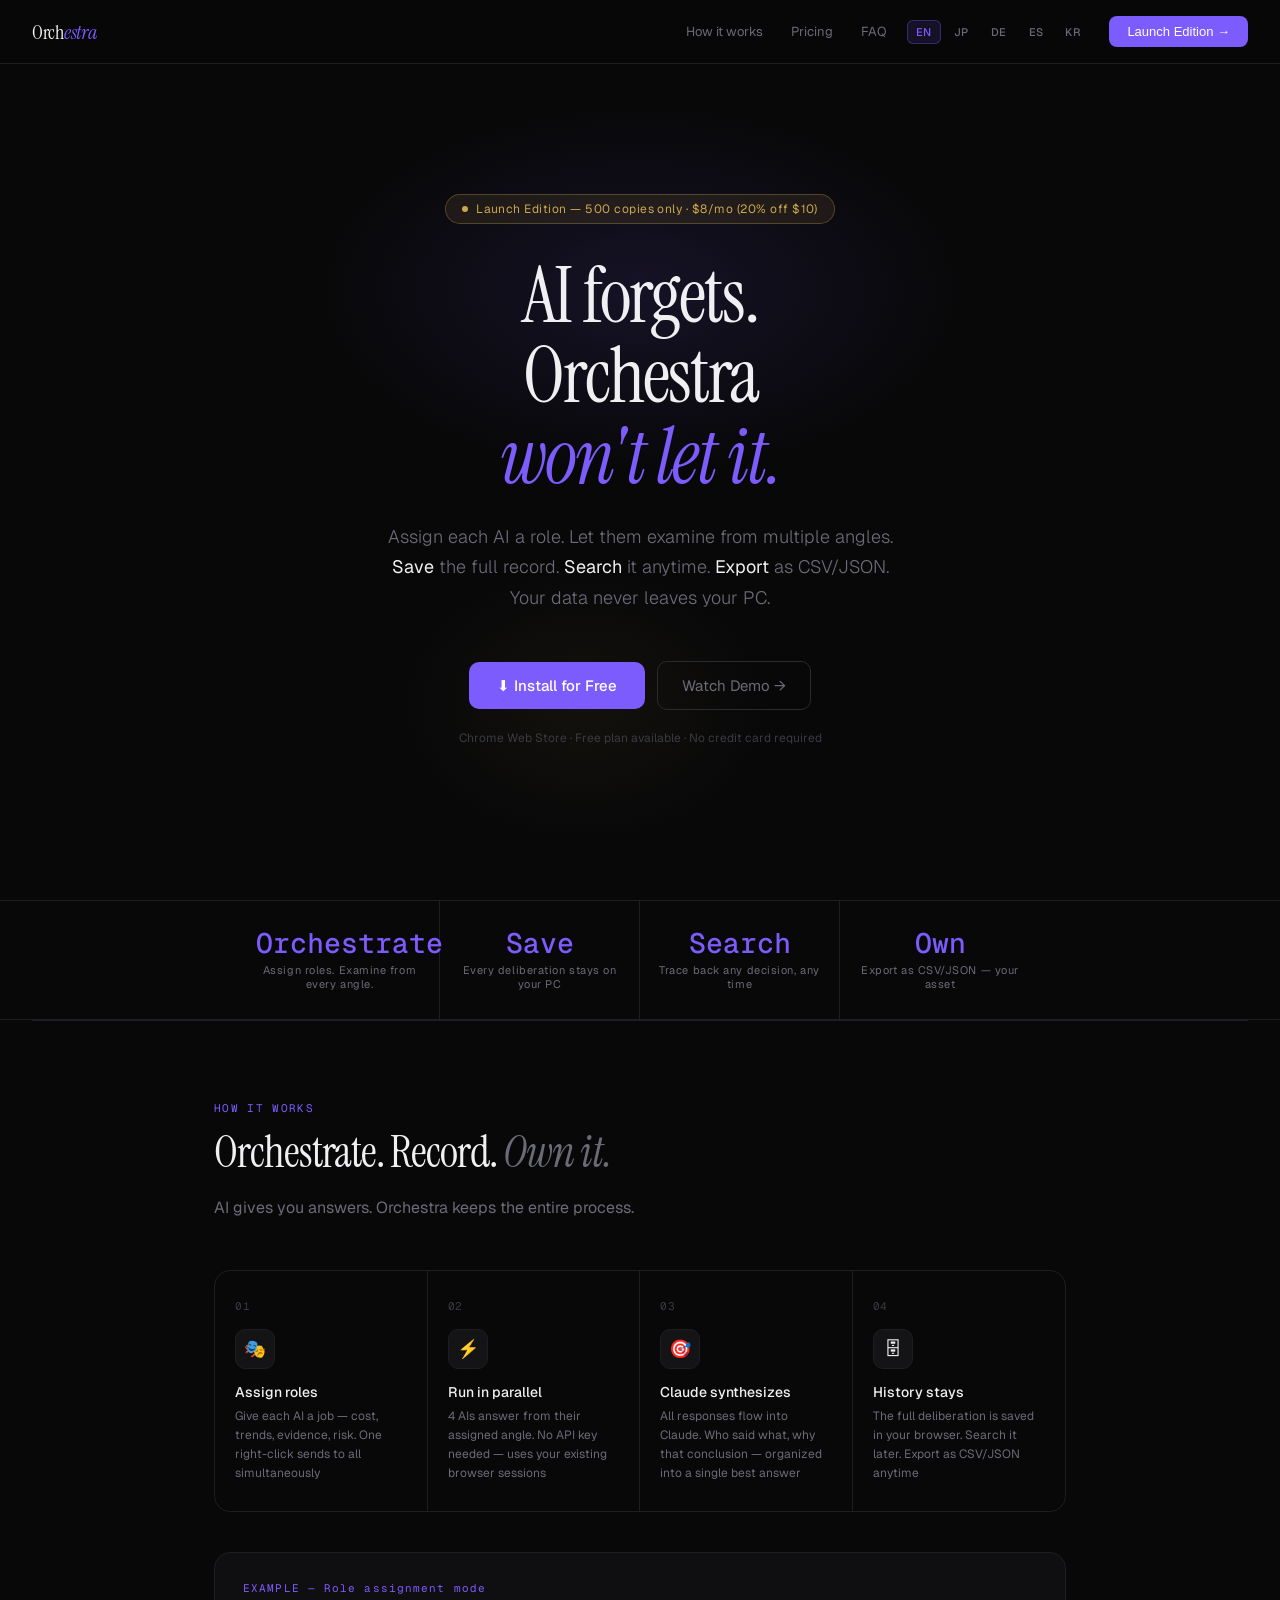
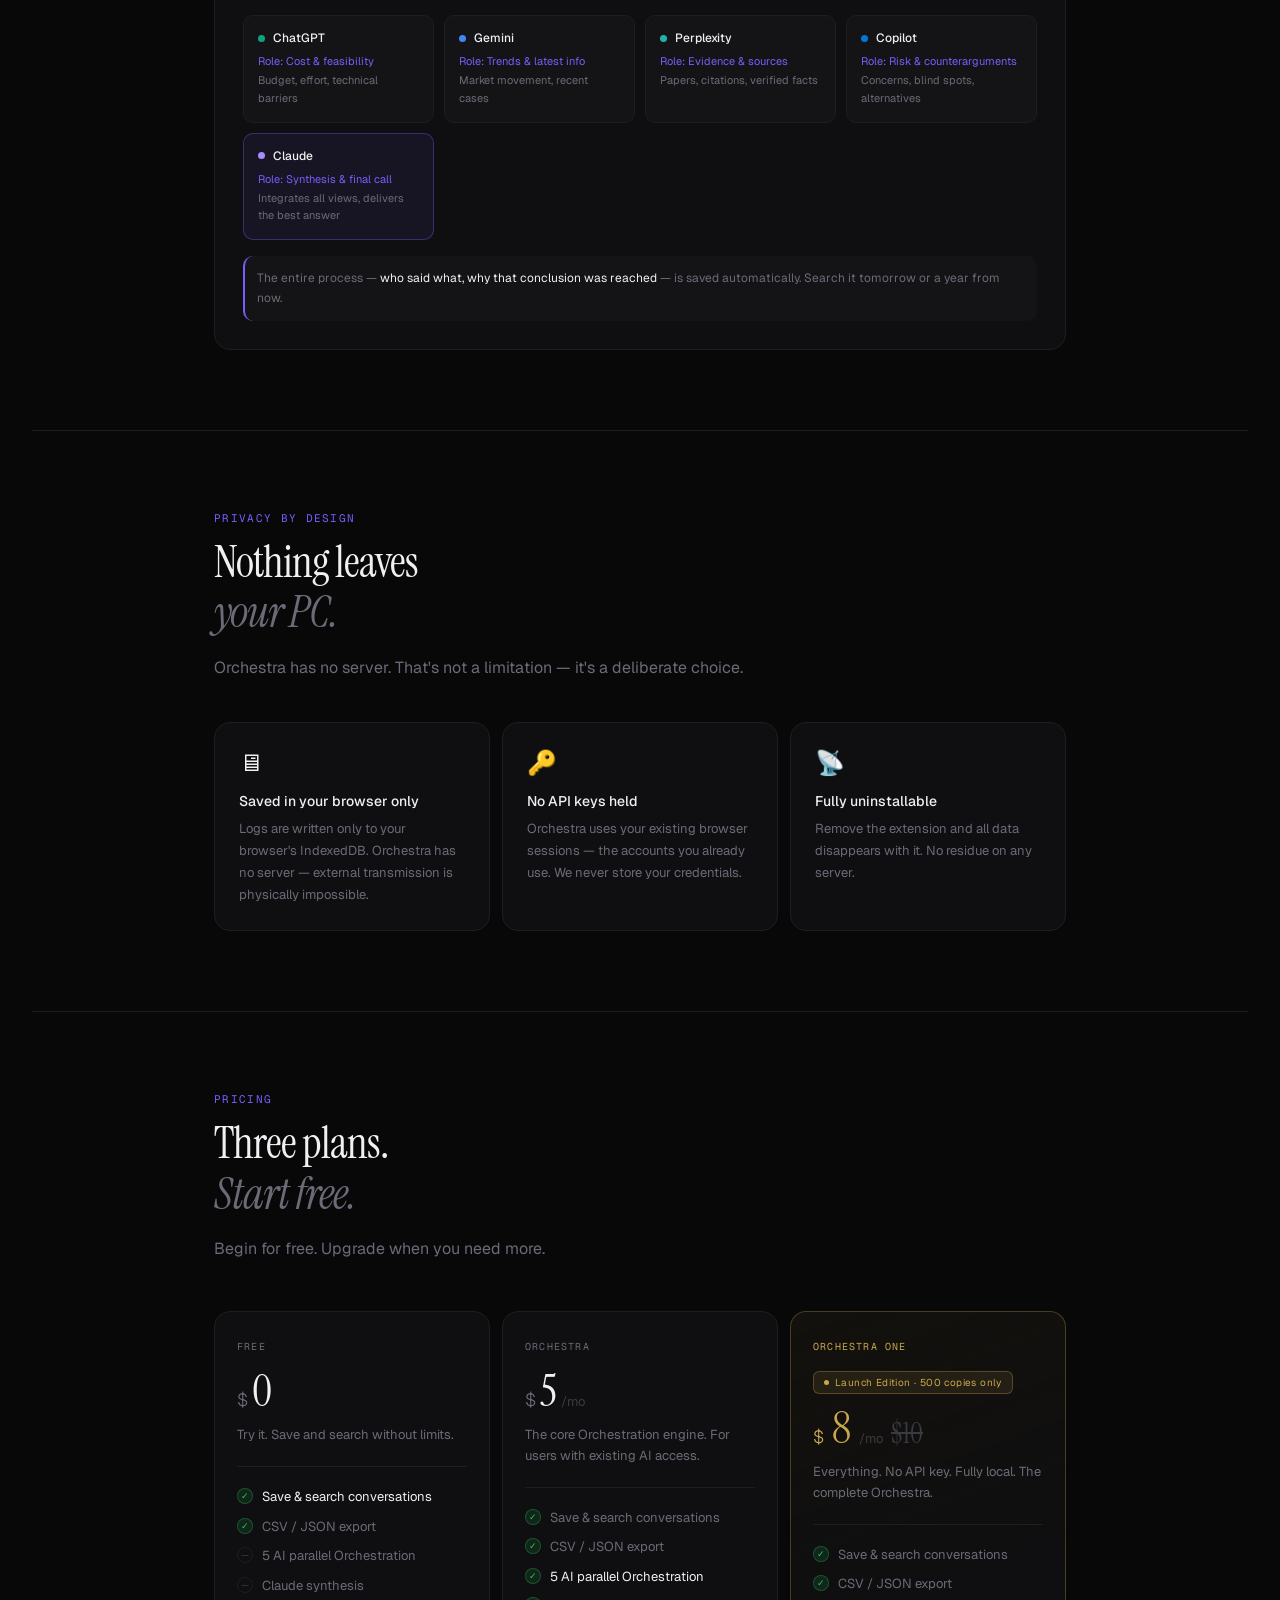
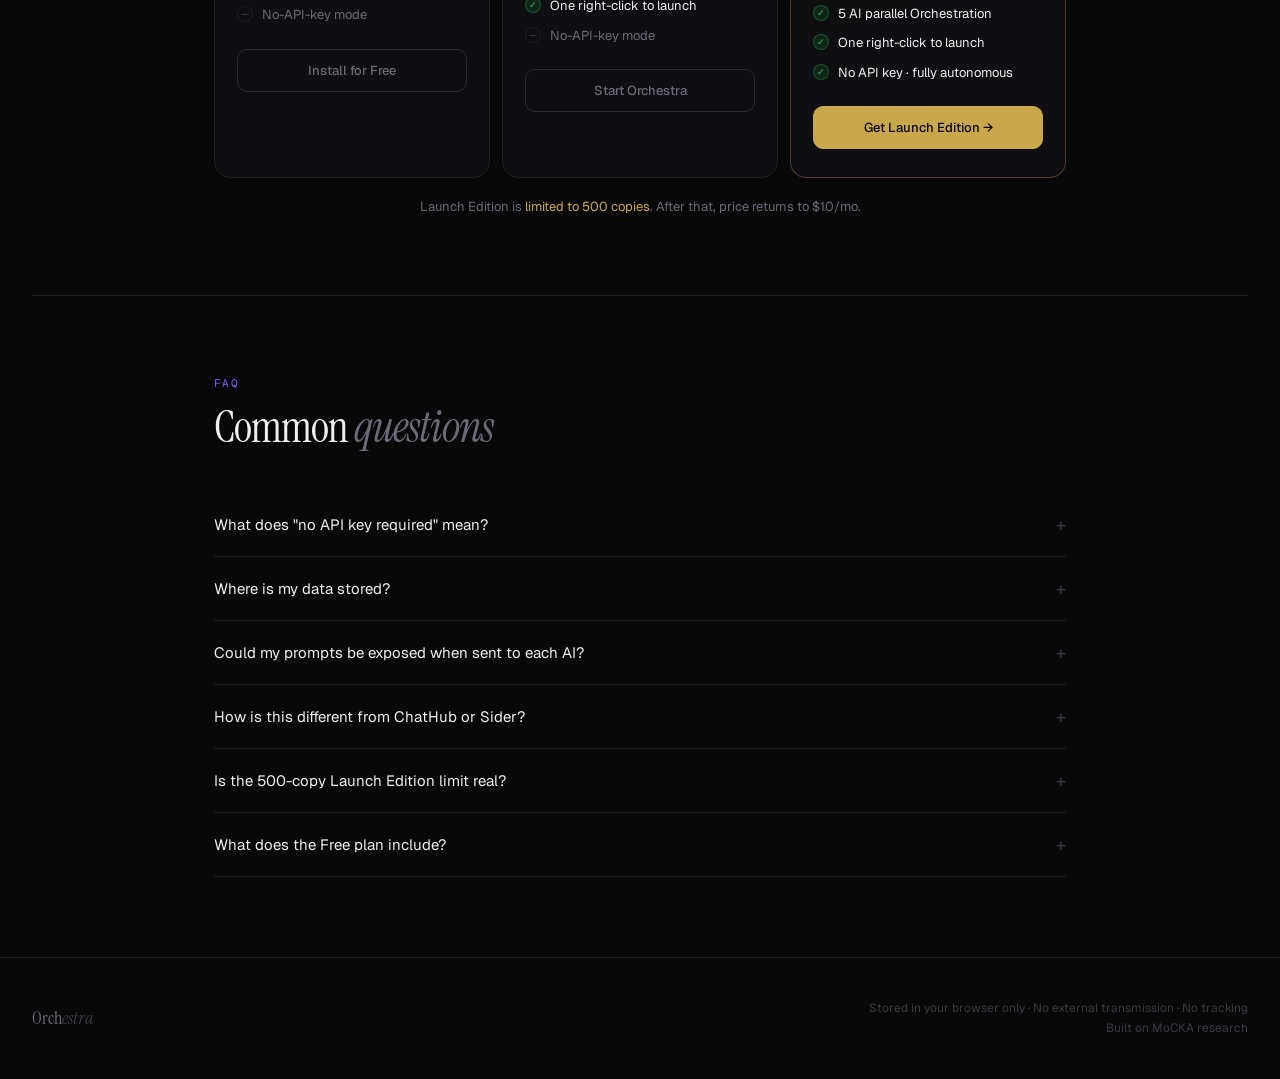
==== commit b4a8ab9d: "fix: remove AIES 2026 reference from public pages (double-anonymous review)" ====
--- a/landing/index.html
+++ b/landing/index.html
@@ -432,7 +432,7 @@
   <div class="foot-logo">Orch<em>estra</em></div>
   <div class="foot-note">
     <span data-i18n="footer.note">Stored in your browser only · No external transmission · No tracking</span><br>
-    <span style="color:var(--hint)" data-i18n="footer.built">Built on MoCKA research · AIES 2026</span>
+    <span style="color:var(--hint)" data-i18n="footer.built">Built on MoCKA research</span>
   </div>
 </footer>
 
@@ -491,15 +491,15 @@
 }
 
 // ── Inline locale data ───────────────────────────────────────────────────────
-LOCALES['en'] = {"lang_name":"English","nav":{"how":"How it works","pricing":"Pricing","faq":"FAQ","cta":"Launch Edition →"},"hero":{"pill":"Launch Edition — 500 copies only · $8/mo (20% off $10)","h1_line1":"AI forgets.","h1_line2":"Orchestra","h1_line3":"won't let it.","sub":"Assign each AI a role. Let them examine from multiple angles.","sub_strong1":"Save","sub_mid":"the full record.","sub_strong2":"Search","sub_mid2":"it anytime.","sub_strong3":"Export","sub_end":"as CSV/JSON.","sub_privacy":"Your data never leaves your PC.","btn_install":"⬇ Install for Free","btn_demo":"Watch Demo →","hint":"Chrome Web Store · Free plan available · No credit card required"},"stats":{"s1_label":"Assign roles. Examine from every angle.","s2_label":"Every deliberation stays on your PC","s3_label":"Trace back any decision, any time","s4_label":"Export as CSV/JSON — your asset"},"how":{"tag":"How it works","h2_main":"Orchestrate. Record.","h2_em":"Own it.","desc":"AI gives you answers. Orchestra keeps the entire process.","step1_title":"Assign roles","step1_desc":"Give each AI a job — cost, trends, evidence, risk. One right-click sends to all simultaneously","step2_title":"Run in parallel","step2_desc":"4 AIs answer from their assigned angle. No API key needed — uses your existing browser sessions","step3_title":"Claude synthesizes","step3_desc":"All responses flow into Claude. Who said what, why that conclusion — organized into a single best answer","step4_title":"History stays","step4_desc":"The full deliberation is saved in your browser. Search it later. Export as CSV/JSON anytime","example_label":"EXAMPLE — Role assignment mode","role_chatgpt":"Role: Cost & feasibility","role_chatgpt_desc":"Budget, effort, technical barriers","role_gemini":"Role: Trends & latest info","role_gemini_desc":"Market movement, recent cases","role_perplexity":"Role: Evidence & sources","role_perplexity_desc":"Papers, citations, verified facts","role_copilot":"Role: Risk & counterarguments","role_copilot_desc":"Concerns, blind spots, alternatives","role_claude":"Role: Synthesis & final call","role_claude_desc":"Integrates all views, delivers the best answer","process_note":"The entire process — <span class=\"hl\">who said what, why that conclusion was reached</span> — is saved automatically. Search it tomorrow or a year from now."},"privacy":{"tag":"Privacy by Design","h2_main":"Nothing leaves","h2_em":"your PC.","desc":"Orchestra has no server. That's not a limitation — it's a deliberate choice.","p1_title":"Saved in your browser only","p1_desc":"Logs are written only to your browser's IndexedDB. Orchestra has no server — external transmission is physically impossible.","p2_title":"No API keys held","p2_desc":"Orchestra uses your existing browser sessions — the accounts you already use. We never store your credentials.","p3_title":"Fully uninstallable","p3_desc":"Remove the extension and all data disappears with it. No residue on any server."},"pricing":{"tag":"Pricing","h2_main":"Three plans.","h2_em":"Start free.","desc":"Begin for free. Upgrade when you need more.","free_label":"Free","free_price":"0","free_desc":"Try it. Save and search without limits.","free_f1":"Save & search conversations","free_f2":"CSV / JSON export","free_f3":"5 AI parallel Orchestration","free_f4":"Claude synthesis","free_f5":"No-API-key mode","free_cta":"Install for Free","orch_label":"Orchestra","orch_price":"5","orch_period":"/mo","orch_desc":"The core Orchestration engine. For users with existing AI access.","orch_f1":"Save & search conversations","orch_f2":"CSV / JSON export","orch_f3":"5 AI parallel Orchestration","orch_f4":"One right-click to launch","orch_f5":"No-API-key mode","orch_cta":"Start Orchestra","one_label":"Orchestra One","one_launch":"Launch Edition · 500 copies only","one_price":"8","one_period":"/mo","one_strike":"$10","one_desc":"Everything. No API key. Fully local. The complete Orchestra.","one_f1":"Save & search conversations","one_f2":"CSV / JSON export","one_f3":"5 AI parallel Orchestration","one_f4":"One right-click to launch","one_f5":"No API key · fully autonomous","one_cta":"Get Launch Edition →","limited_note":"Launch Edition is <span>limited to 500 copies</span>. After that, price returns to $10/mo."},"faq":{"tag":"FAQ","h2_main":"Common","h2_em":"questions","q1":"What does \"no API key required\" mean?","a1":"Orchestra uses the browser sessions you already have — your ChatGPT, Gemini, Copilot, and Perplexity logins. You don't need to purchase API keys from OpenAI or Anthropic. It works with the accounts you already use every day.","q2":"Where is my data stored?","a2":"All conversation logs are written only to your browser's IndexedDB. Orchestra has no server, no cloud storage, no database of its own — external transmission is physically impossible. Uninstall the extension and the data disappears with it.","q3":"Could my prompts be exposed when sent to each AI?","a3":"Honestly: yes, in the same way as using those AI services directly. When Orchestra sends your prompt to ChatGPT, Gemini, Copilot, or Perplexity, that content reaches each company's servers.<br><br>Never send confidential business data, personal information, or unpublished work to any AI tool. What Orchestra protects you from is Orchestra itself — we have no server to collect your data.","q4":"How is this different from ChatHub or Sider?","a4":"ChatHub and Sider route your queries through their own servers before forwarding to AI services — your data enters a third-party database. Orchestra has no such relay. Your browser communicates directly with each AI. Also, ChatHub shows answers side by side for you to compare. Orchestra has Claude synthesize everything into one best response.","q5":"Is the 500-copy Launch Edition limit real?","a5":"Yes. Once 500 copies are sold, the Gumroad price switches to $10/mo and the listing changes to \"Launch Edition sold out.\" Early buyers keep $8/mo for the life of their subscription.","q6":"What does the Free plan include?","a6":"Free includes conversation saving, search, and CSV/JSON export — forever, with no time limit. The 5 AI parallel Orchestration and Claude synthesis are available on Orchestra and Orchestra One. Start free, upgrade when you need parallel deliberation."},"footer":{"note":"Stored in your browser only · No external transmission · No tracking","built":"Built on MoCKA research · AIES 2026"}};
-
-LOCALES['ja'] = {"lang_name":"日本語","nav":{"how":"仕組み","pricing":"料金","faq":"よくある質問","cta":"Launch Edition →"},"hero":{"pill":"Launch Edition — 500本限定 · 月$8（$10より20%OFF）","h1_line1":"AIは忘れる。","h1_line2":"Orchestra は、","h1_line3":"忘れさせない。","sub":"各AIに役割を与え、多角的に検討させる。","sub_strong1":"保存","sub_mid":"して、","sub_strong2":"検索","sub_mid2":"して、","sub_strong3":"エクスポート","sub_end":"。すべてCSV/JSONで。","sub_privacy":"データはあなたのPCから一切外に出ません。","btn_install":"⬇ 無料でインストール","btn_demo":"デモを見る →","hint":"Chrome Web Store · 無料プランあり · クレジットカード不要"},"stats":{"s1_label":"役割を割り当て、あらゆる角度から検討","s2_label":"議論の全記録があなたのPCに残る","s3_label":"どの決断も、いつでも遡れる","s4_label":"CSV/JSONでエクスポート — あなたの資産に"},"how":{"tag":"仕組み","h2_main":"議論して、記録して、","h2_em":"自分のものにする。","desc":"AIは答えを出す。Orchestraはそのプロセス全体を保存する。","step1_title":"役割を割り当てる","step1_desc":"各AIにコスト・トレンド・根拠・リスクなどの担当を設定。右クリック1回で全AIに同時送信","step2_title":"並列で動かす","step2_desc":"4つのAIが担当角度から回答。APIキー不要 — 既存のブラウザセッションを使用","step3_title":"Claudeが統合する","step3_desc":"全回答がClaudeに集約。誰が何を言ったか、なぜその結論か — 最良の一答に整理される","step4_title":"履歴が残る","step4_desc":"議論の全記録がブラウザに保存。後から検索、CSV/JSONでいつでもエクスポート","example_label":"例 — 役割割り当てモード","role_chatgpt":"担当: コスト・実現性","role_chatgpt_desc":"予算、工数、技術的障壁","role_gemini":"担当: トレンド・最新情報","role_gemini_desc":"市場動向、最近の事例","role_perplexity":"担当: 根拠・情報源","role_perplexity_desc":"論文、引用、検証済み事実","role_copilot":"担当: リスク・反論","role_copilot_desc":"懸念点、盲点、代替案","role_claude":"担当: 統合・最終判断","role_claude_desc":"全視点を統合し、最良の答えを導く","process_note":"議論の全プロセス — <span class=\"hl\">誰が何を言い、なぜその結論に至ったか</span> — が自動保存される。明日でも1年後でも検索できる。"},"privacy":{"tag":"プライバシー設計","h2_main":"データは","h2_em":"外に出ない。","desc":"Orchestraにサーバーはありません。制限ではなく、意図した設計です。","p1_title":"ブラウザ内にのみ保存","p1_desc":"ログはブラウザのIndexedDBにのみ書き込まれます。Orchestraにサーバーはなく、外部送信は物理的に不可能です。","p2_title":"APIキーを保持しない","p2_desc":"既存のブラウザセッション（普段使っているアカウント）をそのまま使用。認証情報を保存することはありません。","p3_title":"完全にアンインストール可能","p3_desc":"拡張機能を削除すれば、すべてのデータが消えます。サーバーには何も残りません。"},"pricing":{"tag":"料金","h2_main":"3つのプラン。","h2_em":"まず無料から。","desc":"無料で始めて、必要になったらアップグレード。","free_label":"Free","free_price":"0","free_desc":"試してみる。保存と検索は無制限。","free_f1":"会話の保存・検索","free_f2":"CSV / JSON エクスポート","free_f3":"5AI並列オーケストレーション","free_f4":"Claude統合","free_f5":"APIキー不要モード","free_cta":"無料でインストール","orch_label":"Orchestra","orch_price":"5","orch_period":"/月","orch_desc":"コアのオーケストレーションエンジン。既存AIアクセスをお持ちの方向け。","orch_f1":"会話の保存・検索","orch_f2":"CSV / JSON エクスポート","orch_f3":"5AI並列オーケストレーション","orch_f4":"右クリック1回で起動","orch_f5":"APIキー不要モード","orch_cta":"Orchestraを始める","one_label":"Orchestra One","one_launch":"Launch Edition · 500本限定","one_price":"8","one_period":"/月","one_strike":"$10","one_desc":"すべての機能。APIキー不要。完全ローカル。完全版Orchestra。","one_f1":"会話の保存・検索","one_f2":"CSV / JSON エクスポート","one_f3":"5AI並列オーケストレーション","one_f4":"右クリック1回で起動","one_f5":"APIキー不要 · 完全自律動作","one_cta":"Launch Editionを入手 →","limited_note":"Launch Editionは<span>500本限定</span>。完売後は月$10に戻ります。"},"faq":{"tag":"よくある質問","h2_main":"よくある","h2_em":"質問","q1":"「APIキー不要」とはどういう意味ですか？","a1":"Orchestraはすでにお持ちのブラウザセッションをそのまま使用します。ChatGPT、Gemini、Copilot、PerplexityへのログインはそのままでOK。OpenAIやAnthropicからAPIキーを購入する必要はありません。","q2":"データはどこに保存されますか？","a2":"すべての会話ログはブラウザのIndexedDBにのみ書き込まれます。Orchestraにはサーバーも、クラウドストレージも、独自データベースもありません。外部送信は物理的に不可能です。","q3":"各AIにプロンプトが送信される際、内容が漏れる可能性はありますか？","a3":"正直にお答えします：あります。各AIサービスを直接使用する場合と同様です。機密ビジネスデータ、個人情報、未公開の作品はどのAIツールにも送信しないでください。","q4":"ChatHubやSiderとの違いは何ですか？","a4":"ChatHubやSiderはクエリをAIサービスへ転送する前に自身のサーバーを経由します。Orchestraにそのような中継はありません。ブラウザが各AIと直接通信します。またOrchestraはClaudeがすべてを1つの最良の回答に統合します。","q5":"500本限定のLaunch Editionは本当ですか？","a5":"はい。500本完売後、GumroadTransfer価格は月$10に切り替わります。早期購入者は生涯月$8が維持されます。","q6":"無料プランには何が含まれますか？","a6":"無料プランには会話の保存、検索、CSV/JSONエクスポートが期間制限なく含まれます。まず無料で始め、並列議論が必要になったらアップグレードしてください。"},"footer":{"note":"ブラウザ内にのみ保存 · 外部送信なし · トラッキングなし","built":"MoCKA研究に基づく · AIES 2026"}};
-
-LOCALES['de'] = {"lang_name":"Deutsch","nav":{"how":"So funktioniert's","pricing":"Preise","faq":"FAQ","cta":"Launch Edition →"},"hero":{"pill":"Launch Edition — nur 500 Exemplare · 8$/Monat (20% Rabatt auf $10)","h1_line1":"KI vergisst.","h1_line2":"Orchestra","h1_line3":"lässt es nicht zu.","sub":"Weise jeder KI eine Rolle zu. Lass sie aus verschiedenen Perspektiven analysieren.","sub_strong1":"Speichern","sub_mid":"des vollständigen Protokolls.","sub_strong2":"Suchen","sub_mid2":"jederzeit.","sub_strong3":"Exportieren","sub_end":"als CSV/JSON.","sub_privacy":"Deine Daten verlassen deinen PC niemals.","btn_install":"⬇ Kostenlos installieren","btn_demo":"Demo ansehen →","hint":"Chrome Web Store · Kostenloser Plan verfügbar · Keine Kreditkarte erforderlich"},"stats":{"s1_label":"Rollen zuweisen. Aus jedem Winkel analysieren.","s2_label":"Jede Beratung bleibt auf deinem PC","s3_label":"Jede Entscheidung jederzeit nachverfolgen","s4_label":"Als CSV/JSON exportieren — dein Eigentum"},"how":{"tag":"So funktioniert's","h2_main":"Orchestrieren. Aufzeichnen.","h2_em":"Besitzen.","desc":"KI gibt dir Antworten. Orchestra behält den gesamten Prozess.","step1_title":"Rollen zuweisen","step1_desc":"Gib jeder KI eine Aufgabe — Kosten, Trends, Belege, Risiken. Ein Rechtsklick sendet an alle gleichzeitig","step2_title":"Parallel ausführen","step2_desc":"4 KIs antworten aus ihrer zugewiesenen Perspektive. Kein API-Schlüssel nötig — nutzt deine vorhandenen Browser-Sitzungen","step3_title":"Claude synthetisiert","step3_desc":"Alle Antworten fließen in Claude. Wer was sagte, warum diese Schlussfolgerung — in einer optimalen Antwort zusammengefasst","step4_title":"Verlauf bleibt erhalten","step4_desc":"Die vollständige Beratung wird in deinem Browser gespeichert. Später suchen. Jederzeit als CSV/JSON exportieren","example_label":"BEISPIEL — Rollenzuweisungsmodus","role_chatgpt":"Rolle: Kosten & Machbarkeit","role_chatgpt_desc":"Budget, Aufwand, technische Hürden","role_gemini":"Rolle: Trends & aktuelle Infos","role_gemini_desc":"Marktbewegungen, aktuelle Fälle","role_perplexity":"Rolle: Belege & Quellen","role_perplexity_desc":"Studien, Zitate, verifizierte Fakten","role_copilot":"Rolle: Risiken & Gegenargumente","role_copilot_desc":"Bedenken, blinde Flecken, Alternativen","role_claude":"Rolle: Synthese & Entscheidung","role_claude_desc":"Integriert alle Perspektiven, liefert die beste Antwort","process_note":"Der gesamte Prozess — <span class=\"hl\">wer was sagte, warum diese Schlussfolgerung</span> — wird automatisch gespeichert. Morgen oder in einem Jahr durchsuchbar."},"privacy":{"tag":"Privacy by Design","h2_main":"Nichts verlässt","h2_em":"deinen PC.","desc":"Orchestra hat keinen Server. Das ist keine Einschränkung — es ist eine bewusste Entscheidung.","p1_title":"Nur im Browser gespeichert","p1_desc":"Logs werden nur in die IndexedDB deines Browsers geschrieben. Orchestra hat keinen Server — externe Übertragung ist physisch unmöglich.","p2_title":"Keine API-Schlüssel gespeichert","p2_desc":"Orchestra nutzt deine vorhandenen Browser-Sitzungen. Wir speichern niemals deine Anmeldedaten.","p3_title":"Vollständig deinstallierbar","p3_desc":"Entferne die Erweiterung und alle Daten verschwinden damit. Kein Rückstand auf einem Server."},"pricing":{"tag":"Preise","h2_main":"Drei Pläne.","h2_em":"Kostenlos starten.","desc":"Kostenlos beginnen. Upgraden wenn nötig.","free_label":"Free","free_price":"0","free_desc":"Einfach ausprobieren. Speichern und suchen ohne Limits.","free_f1":"Gespräche speichern & suchen","free_f2":"CSV / JSON Export","free_f3":"5 KI-parallele Orchestrierung","free_f4":"Claude-Synthese","free_f5":"Kein-API-Schlüssel-Modus","free_cta":"Kostenlos installieren","orch_label":"Orchestra","orch_price":"5","orch_period":"/Mo","orch_desc":"Die Kern-Orchestrierungs-Engine. Für Nutzer mit vorhandenem KI-Zugang.","orch_f1":"Gespräche speichern & suchen","orch_f2":"CSV / JSON Export","orch_f3":"5 KI-parallele Orchestrierung","orch_f4":"Ein Rechtsklick zum Starten","orch_f5":"Kein-API-Schlüssel-Modus","orch_cta":"Orchestra starten","one_label":"Orchestra One","one_launch":"Launch Edition · nur 500 Exemplare","one_price":"8","one_period":"/Mo","one_strike":"$10","one_desc":"Alles. Kein API-Schlüssel. Vollständig lokal. Das komplette Orchestra.","one_f1":"Gespräche speichern & suchen","one_f2":"CSV / JSON Export","one_f3":"5 KI-parallele Orchestrierung","one_f4":"Ein Rechtsklick zum Starten","one_f5":"Kein API-Schlüssel · vollständig autonom","one_cta":"Launch Edition holen →","limited_note":"Launch Edition ist auf <span>500 Exemplare limitiert</span>. Danach kehrt der Preis auf $10/Monat zurück."},"faq":{"tag":"FAQ","h2_main":"Häufige","h2_em":"Fragen","q1":"Was bedeutet \"kein API-Schlüssel erforderlich\"?","a1":"Orchestra nutzt deine vorhandenen Browser-Sitzungen — deine ChatGPT-, Gemini-, Copilot- und Perplexity-Anmeldungen. Du musst keine API-Schlüssel kaufen.","q2":"Wo werden meine Daten gespeichert?","a2":"Alle Gesprächsprotokolle werden nur in die IndexedDB deines Browsers geschrieben. Orchestra hat keinen Server — externe Übertragung ist physisch unmöglich.","q3":"Könnten meine Prompts beim Senden offengelegt werden?","a3":"Ehrlich gesagt: ja, genauso wie bei der direkten Nutzung dieser KI-Dienste. Sende niemals vertrauliche Daten an KI-Tools.","q4":"Wie unterscheidet sich das von ChatHub oder Sider?","a4":"ChatHub und Sider leiten deine Anfragen über ihre eigenen Server weiter. Orchestra hat keine solche Weiterleitung. Dein Browser kommuniziert direkt mit jeder KI.","q5":"Ist das 500-Exemplare-Limit der Launch Edition echt?","a5":"Ja. Nach dem Verkauf von 500 Exemplaren wechselt der Preis auf $10/Monat. Frühe Käufer behalten $8/Monat für die Dauer ihres Abonnements.","q6":"Was beinhaltet der kostenlose Plan?","a6":"Free beinhaltet Gesprächsspeicherung, Suche und CSV/JSON-Export — für immer, ohne Zeitlimit."},"footer":{"note":"Nur im Browser gespeichert · Keine externe Übertragung · Kein Tracking","built":"Basiert auf MoCKA-Forschung · AIES 2026"}};
-
-LOCALES['es'] = {"lang_name":"Español","nav":{"how":"Cómo funciona","pricing":"Precios","faq":"FAQ","cta":"Launch Edition →"},"hero":{"pill":"Launch Edition — solo 500 copias · $8/mes (20% dto. sobre $10)","h1_line1":"La IA olvida.","h1_line2":"Orchestra","h1_line3":"no lo permite.","sub":"Asigna un rol a cada IA. Deja que examinen desde múltiples ángulos.","sub_strong1":"Guarda","sub_mid":"el registro completo.","sub_strong2":"Búscalo","sub_mid2":"cuando quieras.","sub_strong3":"Exporta","sub_end":"como CSV/JSON.","sub_privacy":"Tus datos nunca salen de tu PC.","btn_install":"⬇ Instalar gratis","btn_demo":"Ver demo →","hint":"Chrome Web Store · Plan gratuito disponible · Sin tarjeta de crédito"},"stats":{"s1_label":"Asigna roles. Examina desde todos los ángulos.","s2_label":"Cada deliberación queda en tu PC","s3_label":"Rastrea cualquier decisión, en cualquier momento","s4_label":"Exporta como CSV/JSON — tu activo"},"how":{"tag":"Cómo funciona","h2_main":"Orquesta. Registra.","h2_em":"Hazlo tuyo.","desc":"La IA te da respuestas. Orchestra guarda todo el proceso.","step1_title":"Asigna roles","step1_desc":"Dale a cada IA un trabajo — costes, tendencias, evidencia, riesgo. Un clic derecho envía a todas simultáneamente","step2_title":"Ejecuta en paralelo","step2_desc":"4 IAs responden desde su ángulo asignado. Sin clave API — usa tus sesiones de navegador existentes","step3_title":"Claude sintetiza","step3_desc":"Todas las respuestas fluyen hacia Claude. Quién dijo qué, por qué esa conclusión — organizado en la mejor respuesta","step4_title":"El historial permanece","step4_desc":"La deliberación completa se guarda en tu navegador. Búscala después. Exporta como CSV/JSON cuando quieras","example_label":"EJEMPLO — Modo de asignación de roles","role_chatgpt":"Rol: Coste y viabilidad","role_chatgpt_desc":"Presupuesto, esfuerzo, barreras técnicas","role_gemini":"Rol: Tendencias e información actual","role_gemini_desc":"Movimientos del mercado, casos recientes","role_perplexity":"Rol: Evidencia y fuentes","role_perplexity_desc":"Artículos, citas, hechos verificados","role_copilot":"Rol: Riesgos y contraargumentos","role_copilot_desc":"Preocupaciones, puntos ciegos, alternativas","role_claude":"Rol: Síntesis y decisión final","role_claude_desc":"Integra todas las perspectivas, entrega la mejor respuesta","process_note":"Todo el proceso — <span class=\"hl\">quién dijo qué, por qué se llegó a esa conclusión</span> — se guarda automáticamente. Búscalo mañana o dentro de un año."},"privacy":{"tag":"Privacidad por diseño","h2_main":"Nada sale","h2_em":"de tu PC.","desc":"Orchestra no tiene servidor. No es una limitación — es una elección deliberada.","p1_title":"Guardado solo en tu navegador","p1_desc":"Los registros se escriben únicamente en el IndexedDB de tu navegador. Orchestra no tiene servidor — la transmisión externa es físicamente imposible.","p2_title":"Sin claves API almacenadas","p2_desc":"Orchestra usa tus sesiones de navegador existentes. Nunca almacenamos tus credenciales.","p3_title":"Completamente desinstalable","p3_desc":"Elimina la extensión y todos los datos desaparecen con ella. Sin residuos en ningún servidor."},"pricing":{"tag":"Precios","h2_main":"Tres planes.","h2_em":"Empieza gratis.","desc":"Comienza gratis. Actualiza cuando necesites más.","free_label":"Gratis","free_price":"0","free_desc":"Pruébalo. Guarda y busca sin límites.","free_f1":"Guardar y buscar conversaciones","free_f2":"Exportación CSV / JSON","free_f3":"Orquestación paralela de 5 IAs","free_f4":"Síntesis de Claude","free_f5":"Modo sin clave API","free_cta":"Instalar gratis","orch_label":"Orchestra","orch_price":"5","orch_period":"/mes","orch_desc":"El motor de orquestación principal. Para usuarios con acceso IA existente.","orch_f1":"Guardar y buscar conversaciones","orch_f2":"Exportación CSV / JSON","orch_f3":"Orquestación paralela de 5 IAs","orch_f4":"Un clic derecho para iniciar","orch_f5":"Modo sin clave API","orch_cta":"Iniciar Orchestra","one_label":"Orchestra One","one_launch":"Launch Edition · solo 500 copias","one_price":"8","one_period":"/mes","one_strike":"$10","one_desc":"Todo. Sin clave API. Completamente local. El Orchestra completo.","one_f1":"Guardar y buscar conversaciones","one_f2":"Exportación CSV / JSON","one_f3":"Orquestación paralela de 5 IAs","one_f4":"Un clic derecho para iniciar","one_f5":"Sin clave API · completamente autónomo","one_cta":"Obtener Launch Edition →","limited_note":"La Launch Edition está <span>limitada a 500 copias</span>. Después, el precio vuelve a $10/mes."},"faq":{"tag":"FAQ","h2_main":"Preguntas","h2_em":"frecuentes","q1":"¿Qué significa \"sin clave API requerida\"?","a1":"Orchestra usa las sesiones de navegador que ya tienes — tus inicios de sesión de ChatGPT, Gemini, Copilot y Perplexity. No necesitas comprar claves API.","q2":"¿Dónde se almacenan mis datos?","a2":"Todos los registros se escriben únicamente en el IndexedDB de tu navegador. Orchestra no tiene servidor — la transmisión externa es físicamente imposible.","q3":"¿Podrían exponerse mis prompts?","a3":"Honestamente: sí, de la misma manera que al usar esos servicios directamente. Nunca envíes datos confidenciales a ninguna herramienta de IA.","q4":"¿En qué se diferencia de ChatHub o Sider?","a4":"ChatHub y Sider enrutan tus consultas a través de sus propios servidores. Orchestra no tiene tal intermediario. Tu navegador se comunica directamente con cada IA.","q5":"¿Es real el límite de 500 copias?","a5":"Sí. Una vez vendidas 500 copias, el precio cambia a $10/mes. Los compradores tempranos mantienen $8/mes de por vida.","q6":"¿Qué incluye el plan gratuito?","a6":"Gratis incluye guardado, búsqueda y exportación CSV/JSON — para siempre, sin límite de tiempo."},"footer":{"note":"Guardado solo en tu navegador · Sin transmisión externa · Sin rastreo","built":"Basado en investigación MoCKA · AIES 2026"}};
-
-LOCALES['ko'] = {"lang_name":"한국어","nav":{"how":"작동 방식","pricing":"요금제","faq":"FAQ","cta":"런치 에디션 →"},"hero":{"pill":"런치 에디션 — 500개 한정 · 월 $8 ($10에서 20% 할인)","h1_line1":"AI는 잊는다.","h1_line2":"Orchestra는","h1_line3":"잊게 두지 않는다.","sub":"각 AI에 역할을 부여하고 다각도로 분석하게 하라.","sub_strong1":"저장","sub_mid":"하고,","sub_strong2":"검색","sub_mid2":"하고,","sub_strong3":"내보내기","sub_end":"— CSV/JSON으로.","sub_privacy":"데이터는 절대 내 PC 밖으로 나가지 않습니다.","btn_install":"⬇ 무료로 설치","btn_demo":"데모 보기 →","hint":"Chrome 웹 스토어 · 무료 플랜 제공 · 신용카드 불필요"},"stats":{"s1_label":"역할을 부여하고 모든 각도에서 분석","s2_label":"모든 토론이 내 PC에 남는다","s3_label":"어떤 결정도, 언제든지 추적 가능","s4_label":"CSV/JSON으로 내보내기 — 나의 자산"},"how":{"tag":"작동 방식","h2_main":"오케스트레이션. 기록.","h2_em":"나의 것으로.","desc":"AI가 답을 준다. Orchestra는 전체 과정을 보존한다.","step1_title":"역할 부여","step1_desc":"각 AI에 비용, 트렌드, 근거, 리스크 등의 역할을 부여. 우클릭 한 번으로 모두에게 동시 전송","step2_title":"병렬 실행","step2_desc":"4개의 AI가 각자의 관점에서 답변. API 키 불필요 — 기존 브라우저 세션 사용","step3_title":"Claude가 통합","step3_desc":"모든 응답이 Claude로 집결. 누가 무엇을 말했는지, 왜 그 결론인지 — 최선의 하나의 답으로 정리","step4_title":"기록이 남는다","step4_desc":"전체 토론이 브라우저에 저장. 나중에 검색하고, 언제든지 CSV/JSON으로 내보내기","example_label":"예시 — 역할 부여 모드","role_chatgpt":"역할: 비용 & 실현 가능성","role_chatgpt_desc":"예산, 공수, 기술적 장벽","role_gemini":"역할: 트렌드 & 최신 정보","role_gemini_desc":"시장 동향, 최근 사례","role_perplexity":"역할: 근거 & 출처","role_perplexity_desc":"논문, 인용, 검증된 사실","role_copilot":"역할: 리스크 & 반론","role_copilot_desc":"우려 사항, 맹점, 대안","role_claude":"역할: 통합 & 최종 판단","role_claude_desc":"모든 관점을 통합해 최선의 답을 도출","process_note":"전체 과정 — <span class=\"hl\">누가 무엇을 말했고, 왜 그 결론에 도달했는지</span> — 이 자동으로 저장된다. 내일이든 1년 후든 검색 가능."},"privacy":{"tag":"프라이버시 설계","h2_main":"아무것도","h2_em":"PC 밖으로 나가지 않는다.","desc":"Orchestra에는 서버가 없습니다. 제한이 아니라 의도된 설계입니다.","p1_title":"브라우저에만 저장","p1_desc":"로그는 브라우저의 IndexedDB에만 기록됩니다. Orchestra에는 서버가 없어 외부 전송이 물리적으로 불가능합니다.","p2_title":"API 키 미보관","p2_desc":"Orchestra는 기존 브라우저 세션을 사용합니다. 자격 증명을 저장하지 않습니다.","p3_title":"완전히 제거 가능","p3_desc":"확장 프로그램을 제거하면 모든 데이터가 함께 사라집니다. 서버에는 아무것도 남지 않습니다."},"pricing":{"tag":"요금제","h2_main":"세 가지 플랜.","h2_em":"무료로 시작.","desc":"무료로 시작하고, 필요할 때 업그레이드.","free_label":"무료","free_price":"0","free_desc":"체험해보세요. 저장과 검색은 무제한.","free_f1":"대화 저장 & 검색","free_f2":"CSV / JSON 내보내기","free_f3":"5 AI 병렬 오케스트레이션","free_f4":"Claude 통합","free_f5":"API 키 없는 모드","free_cta":"무료로 설치","orch_label":"Orchestra","orch_price":"5","orch_period":"/월","orch_desc":"핵심 오케스트레이션 엔진. 기존 AI 접근권을 보유한 사용자용.","orch_f1":"대화 저장 & 검색","orch_f2":"CSV / JSON 내보내기","orch_f3":"5 AI 병렬 오케스트레이션","orch_f4":"우클릭 한 번으로 실행","orch_f5":"API 키 없는 모드","orch_cta":"Orchestra 시작","one_label":"Orchestra One","one_launch":"런치 에디션 · 500개 한정","one_price":"8","one_period":"/월","one_strike":"$10","one_desc":"모든 기능. API 키 불필요. 완전 로컬. 완전한 Orchestra.","one_f1":"대화 저장 & 검색","one_f2":"CSV / JSON 내보내기","one_f3":"5 AI 병렬 오케스트레이션","one_f4":"우클릭 한 번으로 실행","one_f5":"API 키 없음 · 완전 자율 작동","one_cta":"런치 에디션 받기 →","limited_note":"런치 에디션은 <span>500개로 한정</span>됩니다. 완판 후 가격은 $10/월로 돌아갑니다."},"faq":{"tag":"FAQ","h2_main":"자주 묻는","h2_em":"질문","q1":"\"API 키 불필요\"는 무슨 뜻인가요?","a1":"Orchestra는 이미 보유한 브라우저 세션을 사용합니다. ChatGPT, Gemini, Copilot, Perplexity 로그인 그대로. API 키를 구매할 필요가 없습니다.","q2":"데이터는 어디에 저장되나요?","a2":"모든 대화 로그는 브라우저의 IndexedDB에만 기록됩니다. Orchestra에는 서버가 없어 외부 전송이 물리적으로 불가능합니다.","q3":"프롬프트가 노출될 수 있나요?","a3":"솔직히 말씀드리면: 네, 해당 AI 서비스를 직접 사용하는 것과 동일합니다. 기밀 데이터는 어떤 AI 도구에도 전송하지 마세요.","q4":"ChatHub나 Sider와 어떻게 다른가요?","a4":"ChatHub와 Sider는 자체 서버를 통해 쿼리를 라우팅합니다. Orchestra에는 그런 중계가 없습니다. 브라우저가 각 AI와 직접 통신합니다.","q5":"500개 한정은 정말인가요?","a5":"네. 500개 완판 후 가격은 $10/월로 전환됩니다. 초기 구매자는 구독 기간 동안 $8/월을 유지합니다.","q6":"무료 플랜에는 무엇이 포함되나요?","a6":"무료에는 대화 저장, 검색, CSV/JSON 내보내기가 시간 제한 없이 영구적으로 포함됩니다."},"footer":{"note":"브라우저에만 저장 · 외부 전송 없음 · 추적 없음","built":"MoCKA 연구 기반 · AIES 2026"}};
+LOCALES['en'] = {"lang_name":"English","nav":{"how":"How it works","pricing":"Pricing","faq":"FAQ","cta":"Launch Edition →"},"hero":{"pill":"Launch Edition — 500 copies only · $8/mo (20% off $10)","h1_line1":"AI forgets.","h1_line2":"Orchestra","h1_line3":"won't let it.","sub":"Assign each AI a role. Let them examine from multiple angles.","sub_strong1":"Save","sub_mid":"the full record.","sub_strong2":"Search","sub_mid2":"it anytime.","sub_strong3":"Export","sub_end":"as CSV/JSON.","sub_privacy":"Your data never leaves your PC.","btn_install":"⬇ Install for Free","btn_demo":"Watch Demo →","hint":"Chrome Web Store · Free plan available · No credit card required"},"stats":{"s1_label":"Assign roles. Examine from every angle.","s2_label":"Every deliberation stays on your PC","s3_label":"Trace back any decision, any time","s4_label":"Export as CSV/JSON — your asset"},"how":{"tag":"How it works","h2_main":"Orchestrate. Record.","h2_em":"Own it.","desc":"AI gives you answers. Orchestra keeps the entire process.","step1_title":"Assign roles","step1_desc":"Give each AI a job — cost, trends, evidence, risk. One right-click sends to all simultaneously","step2_title":"Run in parallel","step2_desc":"4 AIs answer from their assigned angle. No API key needed — uses your existing browser sessions","step3_title":"Claude synthesizes","step3_desc":"All responses flow into Claude. Who said what, why that conclusion — organized into a single best answer","step4_title":"History stays","step4_desc":"The full deliberation is saved in your browser. Search it later. Export as CSV/JSON anytime","example_label":"EXAMPLE — Role assignment mode","role_chatgpt":"Role: Cost & feasibility","role_chatgpt_desc":"Budget, effort, technical barriers","role_gemini":"Role: Trends & latest info","role_gemini_desc":"Market movement, recent cases","role_perplexity":"Role: Evidence & sources","role_perplexity_desc":"Papers, citations, verified facts","role_copilot":"Role: Risk & counterarguments","role_copilot_desc":"Concerns, blind spots, alternatives","role_claude":"Role: Synthesis & final call","role_claude_desc":"Integrates all views, delivers the best answer","process_note":"The entire process — <span class=\"hl\">who said what, why that conclusion was reached</span> — is saved automatically. Search it tomorrow or a year from now."},"privacy":{"tag":"Privacy by Design","h2_main":"Nothing leaves","h2_em":"your PC.","desc":"Orchestra has no server. That's not a limitation — it's a deliberate choice.","p1_title":"Saved in your browser only","p1_desc":"Logs are written only to your browser's IndexedDB. Orchestra has no server — external transmission is physically impossible.","p2_title":"No API keys held","p2_desc":"Orchestra uses your existing browser sessions — the accounts you already use. We never store your credentials.","p3_title":"Fully uninstallable","p3_desc":"Remove the extension and all data disappears with it. No residue on any server."},"pricing":{"tag":"Pricing","h2_main":"Three plans.","h2_em":"Start free.","desc":"Begin for free. Upgrade when you need more.","free_label":"Free","free_price":"0","free_desc":"Try it. Save and search without limits.","free_f1":"Save & search conversations","free_f2":"CSV / JSON export","free_f3":"5 AI parallel Orchestration","free_f4":"Claude synthesis","free_f5":"No-API-key mode","free_cta":"Install for Free","orch_label":"Orchestra","orch_price":"5","orch_period":"/mo","orch_desc":"The core Orchestration engine. For users with existing AI access.","orch_f1":"Save & search conversations","orch_f2":"CSV / JSON export","orch_f3":"5 AI parallel Orchestration","orch_f4":"One right-click to launch","orch_f5":"No-API-key mode","orch_cta":"Start Orchestra","one_label":"Orchestra One","one_launch":"Launch Edition · 500 copies only","one_price":"8","one_period":"/mo","one_strike":"$10","one_desc":"Everything. No API key. Fully local. The complete Orchestra.","one_f1":"Save & search conversations","one_f2":"CSV / JSON export","one_f3":"5 AI parallel Orchestration","one_f4":"One right-click to launch","one_f5":"No API key · fully autonomous","one_cta":"Get Launch Edition →","limited_note":"Launch Edition is <span>limited to 500 copies</span>. After that, price returns to $10/mo."},"faq":{"tag":"FAQ","h2_main":"Common","h2_em":"questions","q1":"What does \"no API key required\" mean?","a1":"Orchestra uses the browser sessions you already have — your ChatGPT, Gemini, Copilot, and Perplexity logins. You don't need to purchase API keys from OpenAI or Anthropic. It works with the accounts you already use every day.","q2":"Where is my data stored?","a2":"All conversation logs are written only to your browser's IndexedDB. Orchestra has no server, no cloud storage, no database of its own — external transmission is physically impossible. Uninstall the extension and the data disappears with it.","q3":"Could my prompts be exposed when sent to each AI?","a3":"Honestly: yes, in the same way as using those AI services directly. When Orchestra sends your prompt to ChatGPT, Gemini, Copilot, or Perplexity, that content reaches each company's servers.<br><br>Never send confidential business data, personal information, or unpublished work to any AI tool. What Orchestra protects you from is Orchestra itself — we have no server to collect your data.","q4":"How is this different from ChatHub or Sider?","a4":"ChatHub and Sider route your queries through their own servers before forwarding to AI services — your data enters a third-party database. Orchestra has no such relay. Your browser communicates directly with each AI. Also, ChatHub shows answers side by side for you to compare. Orchestra has Claude synthesize everything into one best response.","q5":"Is the 500-copy Launch Edition limit real?","a5":"Yes. Once 500 copies are sold, the Gumroad price switches to $10/mo and the listing changes to \"Launch Edition sold out.\" Early buyers keep $8/mo for the life of their subscription.","q6":"What does the Free plan include?","a6":"Free includes conversation saving, search, and CSV/JSON export — forever, with no time limit. The 5 AI parallel Orchestration and Claude synthesis are available on Orchestra and Orchestra One. Start free, upgrade when you need parallel deliberation."},"footer":{"note":"Stored in your browser only · No external transmission · No tracking","built":"Built on MoCKA research"}};
+
+LOCALES['ja'] = {"lang_name":"日本語","nav":{"how":"仕組み","pricing":"料金","faq":"よくある質問","cta":"Launch Edition →"},"hero":{"pill":"Launch Edition — 500本限定 · 月$8（$10より20%OFF）","h1_line1":"AIは忘れる。","h1_line2":"Orchestra は、","h1_line3":"忘れさせない。","sub":"各AIに役割を与え、多角的に検討させる。","sub_strong1":"保存","sub_mid":"して、","sub_strong2":"検索","sub_mid2":"して、","sub_strong3":"エクスポート","sub_end":"。すべてCSV/JSONで。","sub_privacy":"データはあなたのPCから一切外に出ません。","btn_install":"⬇ 無料でインストール","btn_demo":"デモを見る →","hint":"Chrome Web Store · 無料プランあり · クレジットカード不要"},"stats":{"s1_label":"役割を割り当て、あらゆる角度から検討","s2_label":"議論の全記録があなたのPCに残る","s3_label":"どの決断も、いつでも遡れる","s4_label":"CSV/JSONでエクスポート — あなたの資産に"},"how":{"tag":"仕組み","h2_main":"議論して、記録して、","h2_em":"自分のものにする。","desc":"AIは答えを出す。Orchestraはそのプロセス全体を保存する。","step1_title":"役割を割り当てる","step1_desc":"各AIにコスト・トレンド・根拠・リスクなどの担当を設定。右クリック1回で全AIに同時送信","step2_title":"並列で動かす","step2_desc":"4つのAIが担当角度から回答。APIキー不要 — 既存のブラウザセッションを使用","step3_title":"Claudeが統合する","step3_desc":"全回答がClaudeに集約。誰が何を言ったか、なぜその結論か — 最良の一答に整理される","step4_title":"履歴が残る","step4_desc":"議論の全記録がブラウザに保存。後から検索、CSV/JSONでいつでもエクスポート","example_label":"例 — 役割割り当てモード","role_chatgpt":"担当: コスト・実現性","role_chatgpt_desc":"予算、工数、技術的障壁","role_gemini":"担当: トレンド・最新情報","role_gemini_desc":"市場動向、最近の事例","role_perplexity":"担当: 根拠・情報源","role_perplexity_desc":"論文、引用、検証済み事実","role_copilot":"担当: リスク・反論","role_copilot_desc":"懸念点、盲点、代替案","role_claude":"担当: 統合・最終判断","role_claude_desc":"全視点を統合し、最良の答えを導く","process_note":"議論の全プロセス — <span class=\"hl\">誰が何を言い、なぜその結論に至ったか</span> — が自動保存される。明日でも1年後でも検索できる。"},"privacy":{"tag":"プライバシー設計","h2_main":"データは","h2_em":"外に出ない。","desc":"Orchestraにサーバーはありません。制限ではなく、意図した設計です。","p1_title":"ブラウザ内にのみ保存","p1_desc":"ログはブラウザのIndexedDBにのみ書き込まれます。Orchestraにサーバーはなく、外部送信は物理的に不可能です。","p2_title":"APIキーを保持しない","p2_desc":"既存のブラウザセッション（普段使っているアカウント）をそのまま使用。認証情報を保存することはありません。","p3_title":"完全にアンインストール可能","p3_desc":"拡張機能を削除すれば、すべてのデータが消えます。サーバーには何も残りません。"},"pricing":{"tag":"料金","h2_main":"3つのプラン。","h2_em":"まず無料から。","desc":"無料で始めて、必要になったらアップグレード。","free_label":"Free","free_price":"0","free_desc":"試してみる。保存と検索は無制限。","free_f1":"会話の保存・検索","free_f2":"CSV / JSON エクスポート","free_f3":"5AI並列オーケストレーション","free_f4":"Claude統合","free_f5":"APIキー不要モード","free_cta":"無料でインストール","orch_label":"Orchestra","orch_price":"5","orch_period":"/月","orch_desc":"コアのオーケストレーションエンジン。既存AIアクセスをお持ちの方向け。","orch_f1":"会話の保存・検索","orch_f2":"CSV / JSON エクスポート","orch_f3":"5AI並列オーケストレーション","orch_f4":"右クリック1回で起動","orch_f5":"APIキー不要モード","orch_cta":"Orchestraを始める","one_label":"Orchestra One","one_launch":"Launch Edition · 500本限定","one_price":"8","one_period":"/月","one_strike":"$10","one_desc":"すべての機能。APIキー不要。完全ローカル。完全版Orchestra。","one_f1":"会話の保存・検索","one_f2":"CSV / JSON エクスポート","one_f3":"5AI並列オーケストレーション","one_f4":"右クリック1回で起動","one_f5":"APIキー不要 · 完全自律動作","one_cta":"Launch Editionを入手 →","limited_note":"Launch Editionは<span>500本限定</span>。完売後は月$10に戻ります。"},"faq":{"tag":"よくある質問","h2_main":"よくある","h2_em":"質問","q1":"「APIキー不要」とはどういう意味ですか？","a1":"Orchestraはすでにお持ちのブラウザセッションをそのまま使用します。ChatGPT、Gemini、Copilot、PerplexityへのログインはそのままでOK。OpenAIやAnthropicからAPIキーを購入する必要はありません。","q2":"データはどこに保存されますか？","a2":"すべての会話ログはブラウザのIndexedDBにのみ書き込まれます。Orchestraにはサーバーも、クラウドストレージも、独自データベースもありません。外部送信は物理的に不可能です。","q3":"各AIにプロンプトが送信される際、内容が漏れる可能性はありますか？","a3":"正直にお答えします：あります。各AIサービスを直接使用する場合と同様です。機密ビジネスデータ、個人情報、未公開の作品はどのAIツールにも送信しないでください。","q4":"ChatHubやSiderとの違いは何ですか？","a4":"ChatHubやSiderはクエリをAIサービスへ転送する前に自身のサーバーを経由します。Orchestraにそのような中継はありません。ブラウザが各AIと直接通信します。またOrchestraはClaudeがすべてを1つの最良の回答に統合します。","q5":"500本限定のLaunch Editionは本当ですか？","a5":"はい。500本完売後、GumroadTransfer価格は月$10に切り替わります。早期購入者は生涯月$8が維持されます。","q6":"無料プランには何が含まれますか？","a6":"無料プランには会話の保存、検索、CSV/JSONエクスポートが期間制限なく含まれます。まず無料で始め、並列議論が必要になったらアップグレードしてください。"},"footer":{"note":"ブラウザ内にのみ保存 · 外部送信なし · トラッキングなし","built":"MoCKA研究に基づく"}};
+
+LOCALES['de'] = {"lang_name":"Deutsch","nav":{"how":"So funktioniert's","pricing":"Preise","faq":"FAQ","cta":"Launch Edition →"},"hero":{"pill":"Launch Edition — nur 500 Exemplare · 8$/Monat (20% Rabatt auf $10)","h1_line1":"KI vergisst.","h1_line2":"Orchestra","h1_line3":"lässt es nicht zu.","sub":"Weise jeder KI eine Rolle zu. Lass sie aus verschiedenen Perspektiven analysieren.","sub_strong1":"Speichern","sub_mid":"des vollständigen Protokolls.","sub_strong2":"Suchen","sub_mid2":"jederzeit.","sub_strong3":"Exportieren","sub_end":"als CSV/JSON.","sub_privacy":"Deine Daten verlassen deinen PC niemals.","btn_install":"⬇ Kostenlos installieren","btn_demo":"Demo ansehen →","hint":"Chrome Web Store · Kostenloser Plan verfügbar · Keine Kreditkarte erforderlich"},"stats":{"s1_label":"Rollen zuweisen. Aus jedem Winkel analysieren.","s2_label":"Jede Beratung bleibt auf deinem PC","s3_label":"Jede Entscheidung jederzeit nachverfolgen","s4_label":"Als CSV/JSON exportieren — dein Eigentum"},"how":{"tag":"So funktioniert's","h2_main":"Orchestrieren. Aufzeichnen.","h2_em":"Besitzen.","desc":"KI gibt dir Antworten. Orchestra behält den gesamten Prozess.","step1_title":"Rollen zuweisen","step1_desc":"Gib jeder KI eine Aufgabe — Kosten, Trends, Belege, Risiken. Ein Rechtsklick sendet an alle gleichzeitig","step2_title":"Parallel ausführen","step2_desc":"4 KIs antworten aus ihrer zugewiesenen Perspektive. Kein API-Schlüssel nötig — nutzt deine vorhandenen Browser-Sitzungen","step3_title":"Claude synthetisiert","step3_desc":"Alle Antworten fließen in Claude. Wer was sagte, warum diese Schlussfolgerung — in einer optimalen Antwort zusammengefasst","step4_title":"Verlauf bleibt erhalten","step4_desc":"Die vollständige Beratung wird in deinem Browser gespeichert. Später suchen. Jederzeit als CSV/JSON exportieren","example_label":"BEISPIEL — Rollenzuweisungsmodus","role_chatgpt":"Rolle: Kosten & Machbarkeit","role_chatgpt_desc":"Budget, Aufwand, technische Hürden","role_gemini":"Rolle: Trends & aktuelle Infos","role_gemini_desc":"Marktbewegungen, aktuelle Fälle","role_perplexity":"Rolle: Belege & Quellen","role_perplexity_desc":"Studien, Zitate, verifizierte Fakten","role_copilot":"Rolle: Risiken & Gegenargumente","role_copilot_desc":"Bedenken, blinde Flecken, Alternativen","role_claude":"Rolle: Synthese & Entscheidung","role_claude_desc":"Integriert alle Perspektiven, liefert die beste Antwort","process_note":"Der gesamte Prozess — <span class=\"hl\">wer was sagte, warum diese Schlussfolgerung</span> — wird automatisch gespeichert. Morgen oder in einem Jahr durchsuchbar."},"privacy":{"tag":"Privacy by Design","h2_main":"Nichts verlässt","h2_em":"deinen PC.","desc":"Orchestra hat keinen Server. Das ist keine Einschränkung — es ist eine bewusste Entscheidung.","p1_title":"Nur im Browser gespeichert","p1_desc":"Logs werden nur in die IndexedDB deines Browsers geschrieben. Orchestra hat keinen Server — externe Übertragung ist physisch unmöglich.","p2_title":"Keine API-Schlüssel gespeichert","p2_desc":"Orchestra nutzt deine vorhandenen Browser-Sitzungen. Wir speichern niemals deine Anmeldedaten.","p3_title":"Vollständig deinstallierbar","p3_desc":"Entferne die Erweiterung und alle Daten verschwinden damit. Kein Rückstand auf einem Server."},"pricing":{"tag":"Preise","h2_main":"Drei Pläne.","h2_em":"Kostenlos starten.","desc":"Kostenlos beginnen. Upgraden wenn nötig.","free_label":"Free","free_price":"0","free_desc":"Einfach ausprobieren. Speichern und suchen ohne Limits.","free_f1":"Gespräche speichern & suchen","free_f2":"CSV / JSON Export","free_f3":"5 KI-parallele Orchestrierung","free_f4":"Claude-Synthese","free_f5":"Kein-API-Schlüssel-Modus","free_cta":"Kostenlos installieren","orch_label":"Orchestra","orch_price":"5","orch_period":"/Mo","orch_desc":"Die Kern-Orchestrierungs-Engine. Für Nutzer mit vorhandenem KI-Zugang.","orch_f1":"Gespräche speichern & suchen","orch_f2":"CSV / JSON Export","orch_f3":"5 KI-parallele Orchestrierung","orch_f4":"Ein Rechtsklick zum Starten","orch_f5":"Kein-API-Schlüssel-Modus","orch_cta":"Orchestra starten","one_label":"Orchestra One","one_launch":"Launch Edition · nur 500 Exemplare","one_price":"8","one_period":"/Mo","one_strike":"$10","one_desc":"Alles. Kein API-Schlüssel. Vollständig lokal. Das komplette Orchestra.","one_f1":"Gespräche speichern & suchen","one_f2":"CSV / JSON Export","one_f3":"5 KI-parallele Orchestrierung","one_f4":"Ein Rechtsklick zum Starten","one_f5":"Kein API-Schlüssel · vollständig autonom","one_cta":"Launch Edition holen →","limited_note":"Launch Edition ist auf <span>500 Exemplare limitiert</span>. Danach kehrt der Preis auf $10/Monat zurück."},"faq":{"tag":"FAQ","h2_main":"Häufige","h2_em":"Fragen","q1":"Was bedeutet \"kein API-Schlüssel erforderlich\"?","a1":"Orchestra nutzt deine vorhandenen Browser-Sitzungen — deine ChatGPT-, Gemini-, Copilot- und Perplexity-Anmeldungen. Du musst keine API-Schlüssel kaufen.","q2":"Wo werden meine Daten gespeichert?","a2":"Alle Gesprächsprotokolle werden nur in die IndexedDB deines Browsers geschrieben. Orchestra hat keinen Server — externe Übertragung ist physisch unmöglich.","q3":"Könnten meine Prompts beim Senden offengelegt werden?","a3":"Ehrlich gesagt: ja, genauso wie bei der direkten Nutzung dieser KI-Dienste. Sende niemals vertrauliche Daten an KI-Tools.","q4":"Wie unterscheidet sich das von ChatHub oder Sider?","a4":"ChatHub und Sider leiten deine Anfragen über ihre eigenen Server weiter. Orchestra hat keine solche Weiterleitung. Dein Browser kommuniziert direkt mit jeder KI.","q5":"Ist das 500-Exemplare-Limit der Launch Edition echt?","a5":"Ja. Nach dem Verkauf von 500 Exemplaren wechselt der Preis auf $10/Monat. Frühe Käufer behalten $8/Monat für die Dauer ihres Abonnements.","q6":"Was beinhaltet der kostenlose Plan?","a6":"Free beinhaltet Gesprächsspeicherung, Suche und CSV/JSON-Export — für immer, ohne Zeitlimit."},"footer":{"note":"Nur im Browser gespeichert · Keine externe Übertragung · Kein Tracking","built":"Basiert auf MoCKA-Forschung"}};
+
+LOCALES['es'] = {"lang_name":"Español","nav":{"how":"Cómo funciona","pricing":"Precios","faq":"FAQ","cta":"Launch Edition →"},"hero":{"pill":"Launch Edition — solo 500 copias · $8/mes (20% dto. sobre $10)","h1_line1":"La IA olvida.","h1_line2":"Orchestra","h1_line3":"no lo permite.","sub":"Asigna un rol a cada IA. Deja que examinen desde múltiples ángulos.","sub_strong1":"Guarda","sub_mid":"el registro completo.","sub_strong2":"Búscalo","sub_mid2":"cuando quieras.","sub_strong3":"Exporta","sub_end":"como CSV/JSON.","sub_privacy":"Tus datos nunca salen de tu PC.","btn_install":"⬇ Instalar gratis","btn_demo":"Ver demo →","hint":"Chrome Web Store · Plan gratuito disponible · Sin tarjeta de crédito"},"stats":{"s1_label":"Asigna roles. Examina desde todos los ángulos.","s2_label":"Cada deliberación queda en tu PC","s3_label":"Rastrea cualquier decisión, en cualquier momento","s4_label":"Exporta como CSV/JSON — tu activo"},"how":{"tag":"Cómo funciona","h2_main":"Orquesta. Registra.","h2_em":"Hazlo tuyo.","desc":"La IA te da respuestas. Orchestra guarda todo el proceso.","step1_title":"Asigna roles","step1_desc":"Dale a cada IA un trabajo — costes, tendencias, evidencia, riesgo. Un clic derecho envía a todas simultáneamente","step2_title":"Ejecuta en paralelo","step2_desc":"4 IAs responden desde su ángulo asignado. Sin clave API — usa tus sesiones de navegador existentes","step3_title":"Claude sintetiza","step3_desc":"Todas las respuestas fluyen hacia Claude. Quién dijo qué, por qué esa conclusión — organizado en la mejor respuesta","step4_title":"El historial permanece","step4_desc":"La deliberación completa se guarda en tu navegador. Búscala después. Exporta como CSV/JSON cuando quieras","example_label":"EJEMPLO — Modo de asignación de roles","role_chatgpt":"Rol: Coste y viabilidad","role_chatgpt_desc":"Presupuesto, esfuerzo, barreras técnicas","role_gemini":"Rol: Tendencias e información actual","role_gemini_desc":"Movimientos del mercado, casos recientes","role_perplexity":"Rol: Evidencia y fuentes","role_perplexity_desc":"Artículos, citas, hechos verificados","role_copilot":"Rol: Riesgos y contraargumentos","role_copilot_desc":"Preocupaciones, puntos ciegos, alternativas","role_claude":"Rol: Síntesis y decisión final","role_claude_desc":"Integra todas las perspectivas, entrega la mejor respuesta","process_note":"Todo el proceso — <span class=\"hl\">quién dijo qué, por qué se llegó a esa conclusión</span> — se guarda automáticamente. Búscalo mañana o dentro de un año."},"privacy":{"tag":"Privacidad por diseño","h2_main":"Nada sale","h2_em":"de tu PC.","desc":"Orchestra no tiene servidor. No es una limitación — es una elección deliberada.","p1_title":"Guardado solo en tu navegador","p1_desc":"Los registros se escriben únicamente en el IndexedDB de tu navegador. Orchestra no tiene servidor — la transmisión externa es físicamente imposible.","p2_title":"Sin claves API almacenadas","p2_desc":"Orchestra usa tus sesiones de navegador existentes. Nunca almacenamos tus credenciales.","p3_title":"Completamente desinstalable","p3_desc":"Elimina la extensión y todos los datos desaparecen con ella. Sin residuos en ningún servidor."},"pricing":{"tag":"Precios","h2_main":"Tres planes.","h2_em":"Empieza gratis.","desc":"Comienza gratis. Actualiza cuando necesites más.","free_label":"Gratis","free_price":"0","free_desc":"Pruébalo. Guarda y busca sin límites.","free_f1":"Guardar y buscar conversaciones","free_f2":"Exportación CSV / JSON","free_f3":"Orquestación paralela de 5 IAs","free_f4":"Síntesis de Claude","free_f5":"Modo sin clave API","free_cta":"Instalar gratis","orch_label":"Orchestra","orch_price":"5","orch_period":"/mes","orch_desc":"El motor de orquestación principal. Para usuarios con acceso IA existente.","orch_f1":"Guardar y buscar conversaciones","orch_f2":"Exportación CSV / JSON","orch_f3":"Orquestación paralela de 5 IAs","orch_f4":"Un clic derecho para iniciar","orch_f5":"Modo sin clave API","orch_cta":"Iniciar Orchestra","one_label":"Orchestra One","one_launch":"Launch Edition · solo 500 copias","one_price":"8","one_period":"/mes","one_strike":"$10","one_desc":"Todo. Sin clave API. Completamente local. El Orchestra completo.","one_f1":"Guardar y buscar conversaciones","one_f2":"Exportación CSV / JSON","one_f3":"Orquestación paralela de 5 IAs","one_f4":"Un clic derecho para iniciar","one_f5":"Sin clave API · completamente autónomo","one_cta":"Obtener Launch Edition →","limited_note":"La Launch Edition está <span>limitada a 500 copias</span>. Después, el precio vuelve a $10/mes."},"faq":{"tag":"FAQ","h2_main":"Preguntas","h2_em":"frecuentes","q1":"¿Qué significa \"sin clave API requerida\"?","a1":"Orchestra usa las sesiones de navegador que ya tienes — tus inicios de sesión de ChatGPT, Gemini, Copilot y Perplexity. No necesitas comprar claves API.","q2":"¿Dónde se almacenan mis datos?","a2":"Todos los registros se escriben únicamente en el IndexedDB de tu navegador. Orchestra no tiene servidor — la transmisión externa es físicamente imposible.","q3":"¿Podrían exponerse mis prompts?","a3":"Honestamente: sí, de la misma manera que al usar esos servicios directamente. Nunca envíes datos confidenciales a ninguna herramienta de IA.","q4":"¿En qué se diferencia de ChatHub o Sider?","a4":"ChatHub y Sider enrutan tus consultas a través de sus propios servidores. Orchestra no tiene tal intermediario. Tu navegador se comunica directamente con cada IA.","q5":"¿Es real el límite de 500 copias?","a5":"Sí. Una vez vendidas 500 copias, el precio cambia a $10/mes. Los compradores tempranos mantienen $8/mes de por vida.","q6":"¿Qué incluye el plan gratuito?","a6":"Gratis incluye guardado, búsqueda y exportación CSV/JSON — para siempre, sin límite de tiempo."},"footer":{"note":"Guardado solo en tu navegador · Sin transmisión externa · Sin rastreo","built":"Basado en investigación MoCKA"}};
+
+LOCALES['ko'] = {"lang_name":"한국어","nav":{"how":"작동 방식","pricing":"요금제","faq":"FAQ","cta":"런치 에디션 →"},"hero":{"pill":"런치 에디션 — 500개 한정 · 월 $8 ($10에서 20% 할인)","h1_line1":"AI는 잊는다.","h1_line2":"Orchestra는","h1_line3":"잊게 두지 않는다.","sub":"각 AI에 역할을 부여하고 다각도로 분석하게 하라.","sub_strong1":"저장","sub_mid":"하고,","sub_strong2":"검색","sub_mid2":"하고,","sub_strong3":"내보내기","sub_end":"— CSV/JSON으로.","sub_privacy":"데이터는 절대 내 PC 밖으로 나가지 않습니다.","btn_install":"⬇ 무료로 설치","btn_demo":"데모 보기 →","hint":"Chrome 웹 스토어 · 무료 플랜 제공 · 신용카드 불필요"},"stats":{"s1_label":"역할을 부여하고 모든 각도에서 분석","s2_label":"모든 토론이 내 PC에 남는다","s3_label":"어떤 결정도, 언제든지 추적 가능","s4_label":"CSV/JSON으로 내보내기 — 나의 자산"},"how":{"tag":"작동 방식","h2_main":"오케스트레이션. 기록.","h2_em":"나의 것으로.","desc":"AI가 답을 준다. Orchestra는 전체 과정을 보존한다.","step1_title":"역할 부여","step1_desc":"각 AI에 비용, 트렌드, 근거, 리스크 등의 역할을 부여. 우클릭 한 번으로 모두에게 동시 전송","step2_title":"병렬 실행","step2_desc":"4개의 AI가 각자의 관점에서 답변. API 키 불필요 — 기존 브라우저 세션 사용","step3_title":"Claude가 통합","step3_desc":"모든 응답이 Claude로 집결. 누가 무엇을 말했는지, 왜 그 결론인지 — 최선의 하나의 답으로 정리","step4_title":"기록이 남는다","step4_desc":"전체 토론이 브라우저에 저장. 나중에 검색하고, 언제든지 CSV/JSON으로 내보내기","example_label":"예시 — 역할 부여 모드","role_chatgpt":"역할: 비용 & 실현 가능성","role_chatgpt_desc":"예산, 공수, 기술적 장벽","role_gemini":"역할: 트렌드 & 최신 정보","role_gemini_desc":"시장 동향, 최근 사례","role_perplexity":"역할: 근거 & 출처","role_perplexity_desc":"논문, 인용, 검증된 사실","role_copilot":"역할: 리스크 & 반론","role_copilot_desc":"우려 사항, 맹점, 대안","role_claude":"역할: 통합 & 최종 판단","role_claude_desc":"모든 관점을 통합해 최선의 답을 도출","process_note":"전체 과정 — <span class=\"hl\">누가 무엇을 말했고, 왜 그 결론에 도달했는지</span> — 이 자동으로 저장된다. 내일이든 1년 후든 검색 가능."},"privacy":{"tag":"프라이버시 설계","h2_main":"아무것도","h2_em":"PC 밖으로 나가지 않는다.","desc":"Orchestra에는 서버가 없습니다. 제한이 아니라 의도된 설계입니다.","p1_title":"브라우저에만 저장","p1_desc":"로그는 브라우저의 IndexedDB에만 기록됩니다. Orchestra에는 서버가 없어 외부 전송이 물리적으로 불가능합니다.","p2_title":"API 키 미보관","p2_desc":"Orchestra는 기존 브라우저 세션을 사용합니다. 자격 증명을 저장하지 않습니다.","p3_title":"완전히 제거 가능","p3_desc":"확장 프로그램을 제거하면 모든 데이터가 함께 사라집니다. 서버에는 아무것도 남지 않습니다."},"pricing":{"tag":"요금제","h2_main":"세 가지 플랜.","h2_em":"무료로 시작.","desc":"무료로 시작하고, 필요할 때 업그레이드.","free_label":"무료","free_price":"0","free_desc":"체험해보세요. 저장과 검색은 무제한.","free_f1":"대화 저장 & 검색","free_f2":"CSV / JSON 내보내기","free_f3":"5 AI 병렬 오케스트레이션","free_f4":"Claude 통합","free_f5":"API 키 없는 모드","free_cta":"무료로 설치","orch_label":"Orchestra","orch_price":"5","orch_period":"/월","orch_desc":"핵심 오케스트레이션 엔진. 기존 AI 접근권을 보유한 사용자용.","orch_f1":"대화 저장 & 검색","orch_f2":"CSV / JSON 내보내기","orch_f3":"5 AI 병렬 오케스트레이션","orch_f4":"우클릭 한 번으로 실행","orch_f5":"API 키 없는 모드","orch_cta":"Orchestra 시작","one_label":"Orchestra One","one_launch":"런치 에디션 · 500개 한정","one_price":"8","one_period":"/월","one_strike":"$10","one_desc":"모든 기능. API 키 불필요. 완전 로컬. 완전한 Orchestra.","one_f1":"대화 저장 & 검색","one_f2":"CSV / JSON 내보내기","one_f3":"5 AI 병렬 오케스트레이션","one_f4":"우클릭 한 번으로 실행","one_f5":"API 키 없음 · 완전 자율 작동","one_cta":"런치 에디션 받기 →","limited_note":"런치 에디션은 <span>500개로 한정</span>됩니다. 완판 후 가격은 $10/월로 돌아갑니다."},"faq":{"tag":"FAQ","h2_main":"자주 묻는","h2_em":"질문","q1":"\"API 키 불필요\"는 무슨 뜻인가요?","a1":"Orchestra는 이미 보유한 브라우저 세션을 사용합니다. ChatGPT, Gemini, Copilot, Perplexity 로그인 그대로. API 키를 구매할 필요가 없습니다.","q2":"데이터는 어디에 저장되나요?","a2":"모든 대화 로그는 브라우저의 IndexedDB에만 기록됩니다. Orchestra에는 서버가 없어 외부 전송이 물리적으로 불가능합니다.","q3":"프롬프트가 노출될 수 있나요?","a3":"솔직히 말씀드리면: 네, 해당 AI 서비스를 직접 사용하는 것과 동일합니다. 기밀 데이터는 어떤 AI 도구에도 전송하지 마세요.","q4":"ChatHub나 Sider와 어떻게 다른가요?","a4":"ChatHub와 Sider는 자체 서버를 통해 쿼리를 라우팅합니다. Orchestra에는 그런 중계가 없습니다. 브라우저가 각 AI와 직접 통신합니다.","q5":"500개 한정은 정말인가요?","a5":"네. 500개 완판 후 가격은 $10/월로 전환됩니다. 초기 구매자는 구독 기간 동안 $8/월을 유지합니다.","q6":"무료 플랜에는 무엇이 포함되나요?","a6":"무료에는 대화 저장, 검색, CSV/JSON 내보내기가 시간 제한 없이 영구적으로 포함됩니다."},"footer":{"note":"브라우저에만 저장 · 외부 전송 없음 · 추적 없음","built":"MoCKA 연구 기반"}};
 
 // ── Auto-detect language ─────────────────────────────────────────────────────
 function detectLang() {
